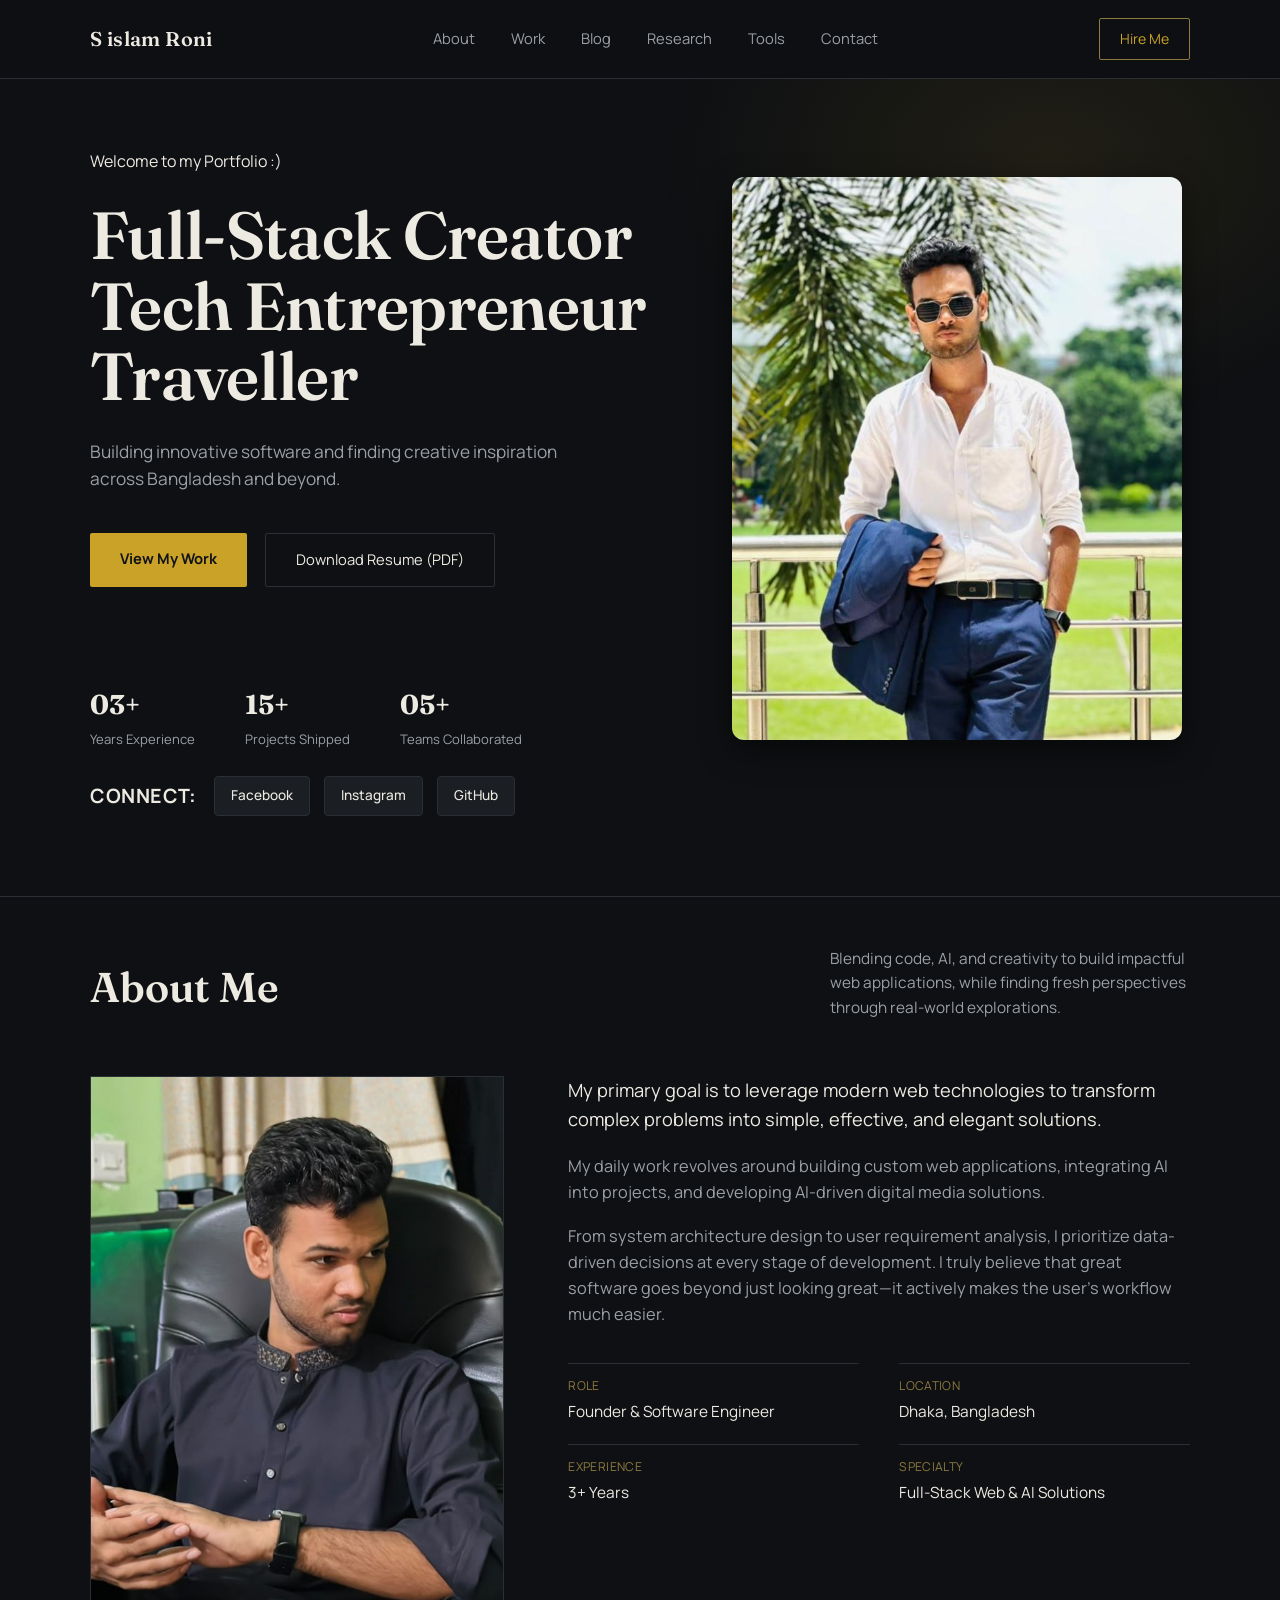
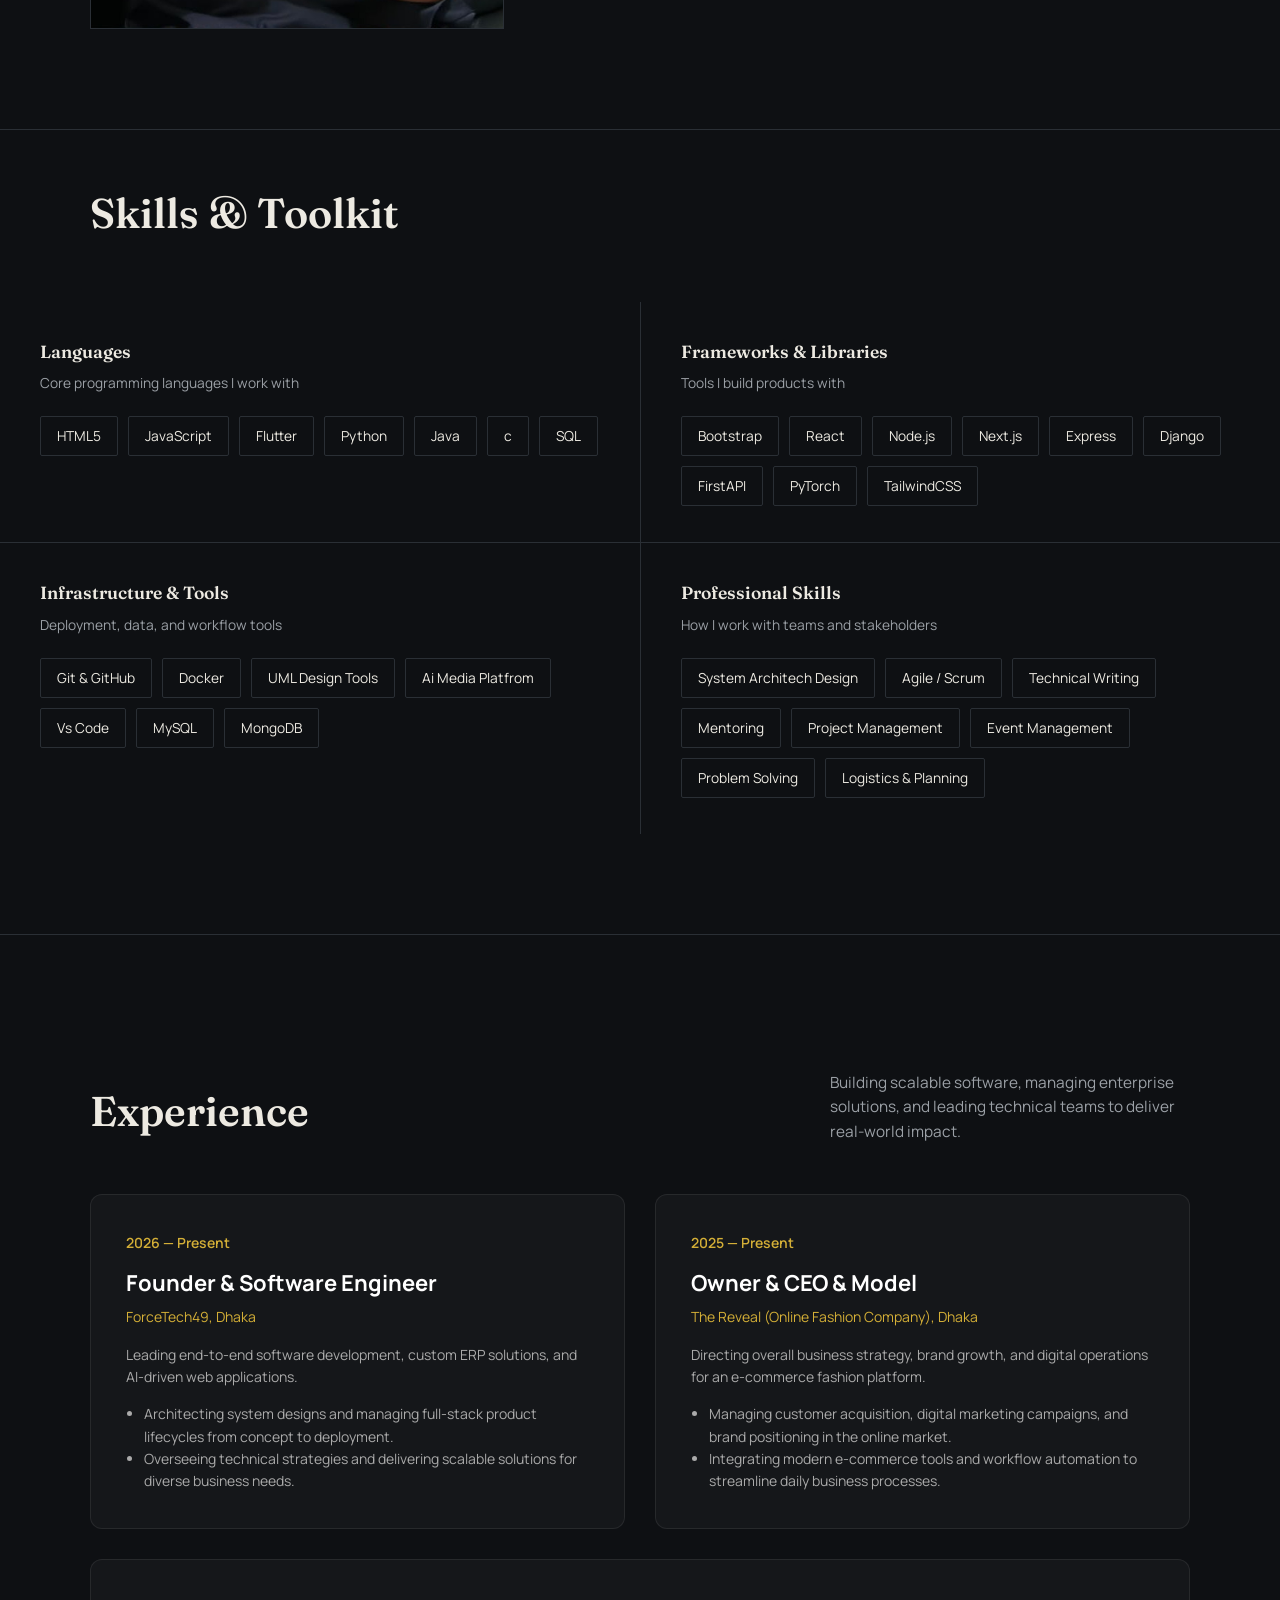
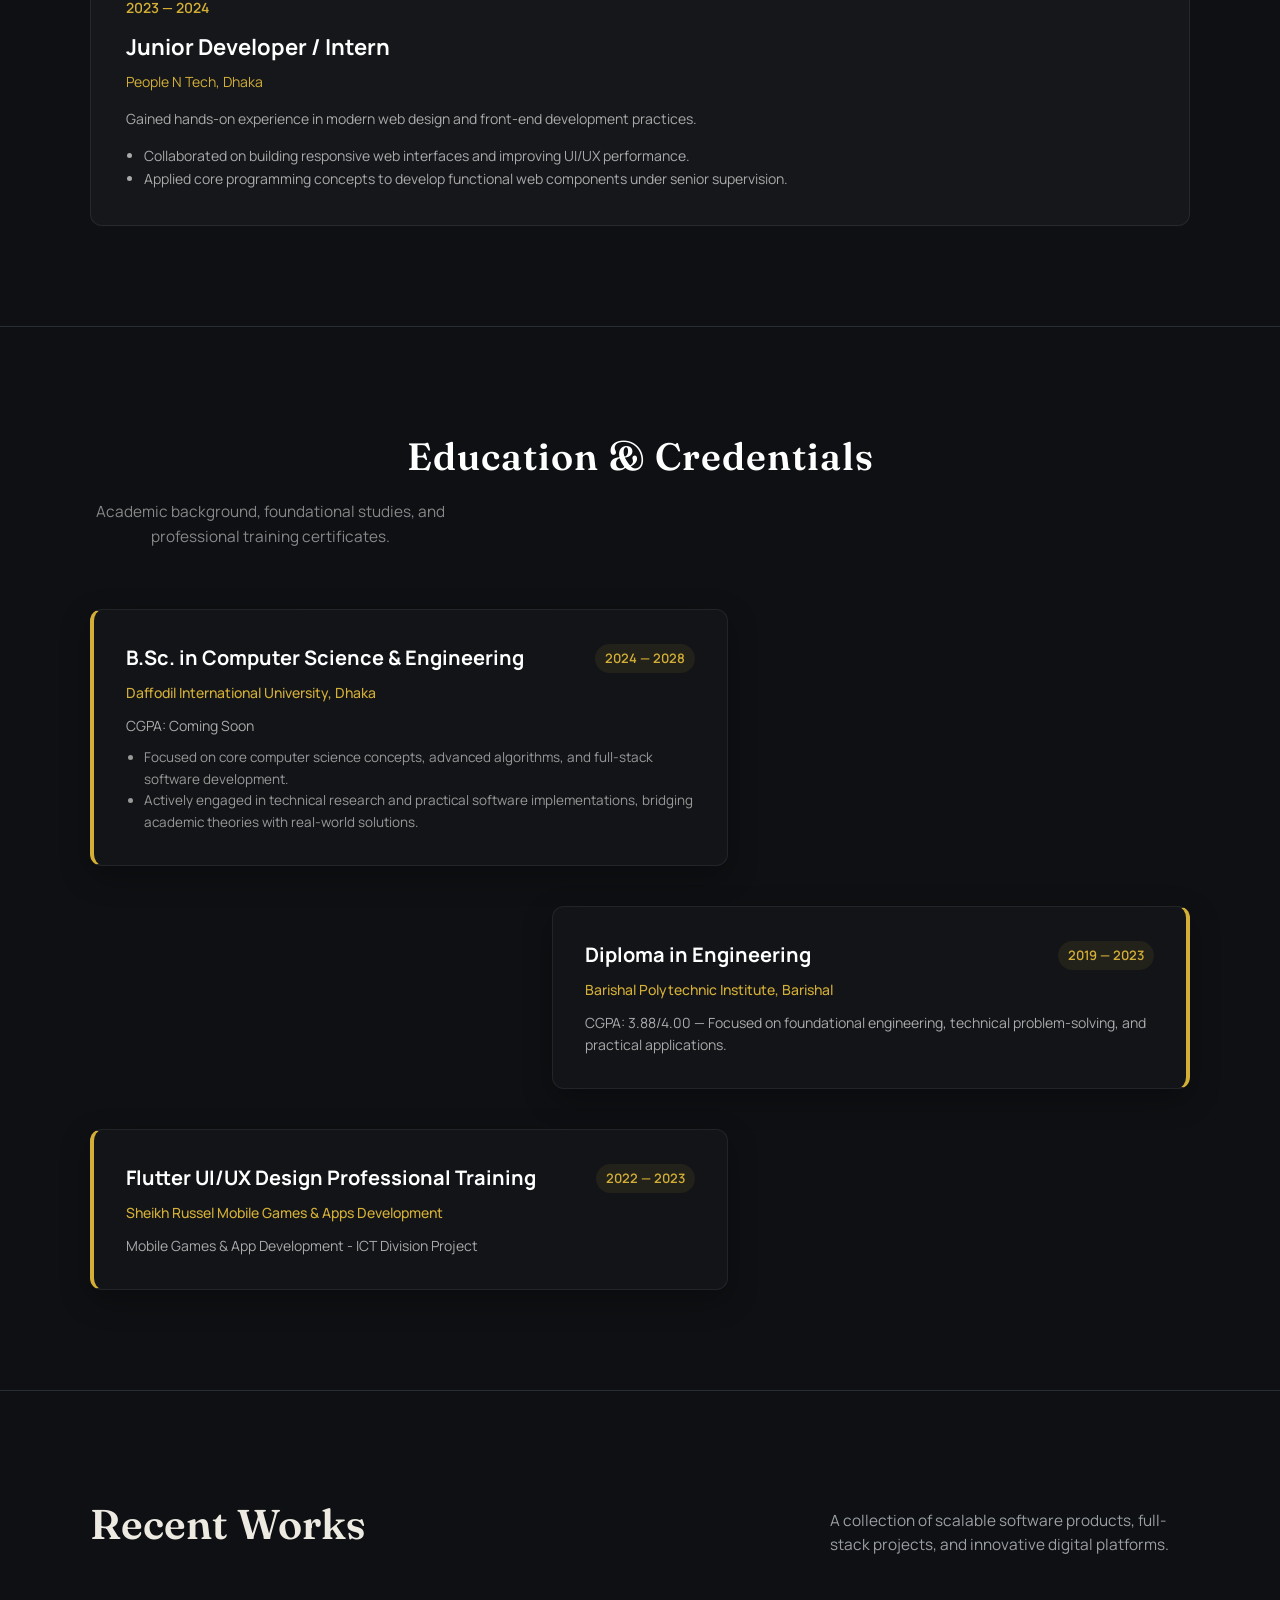
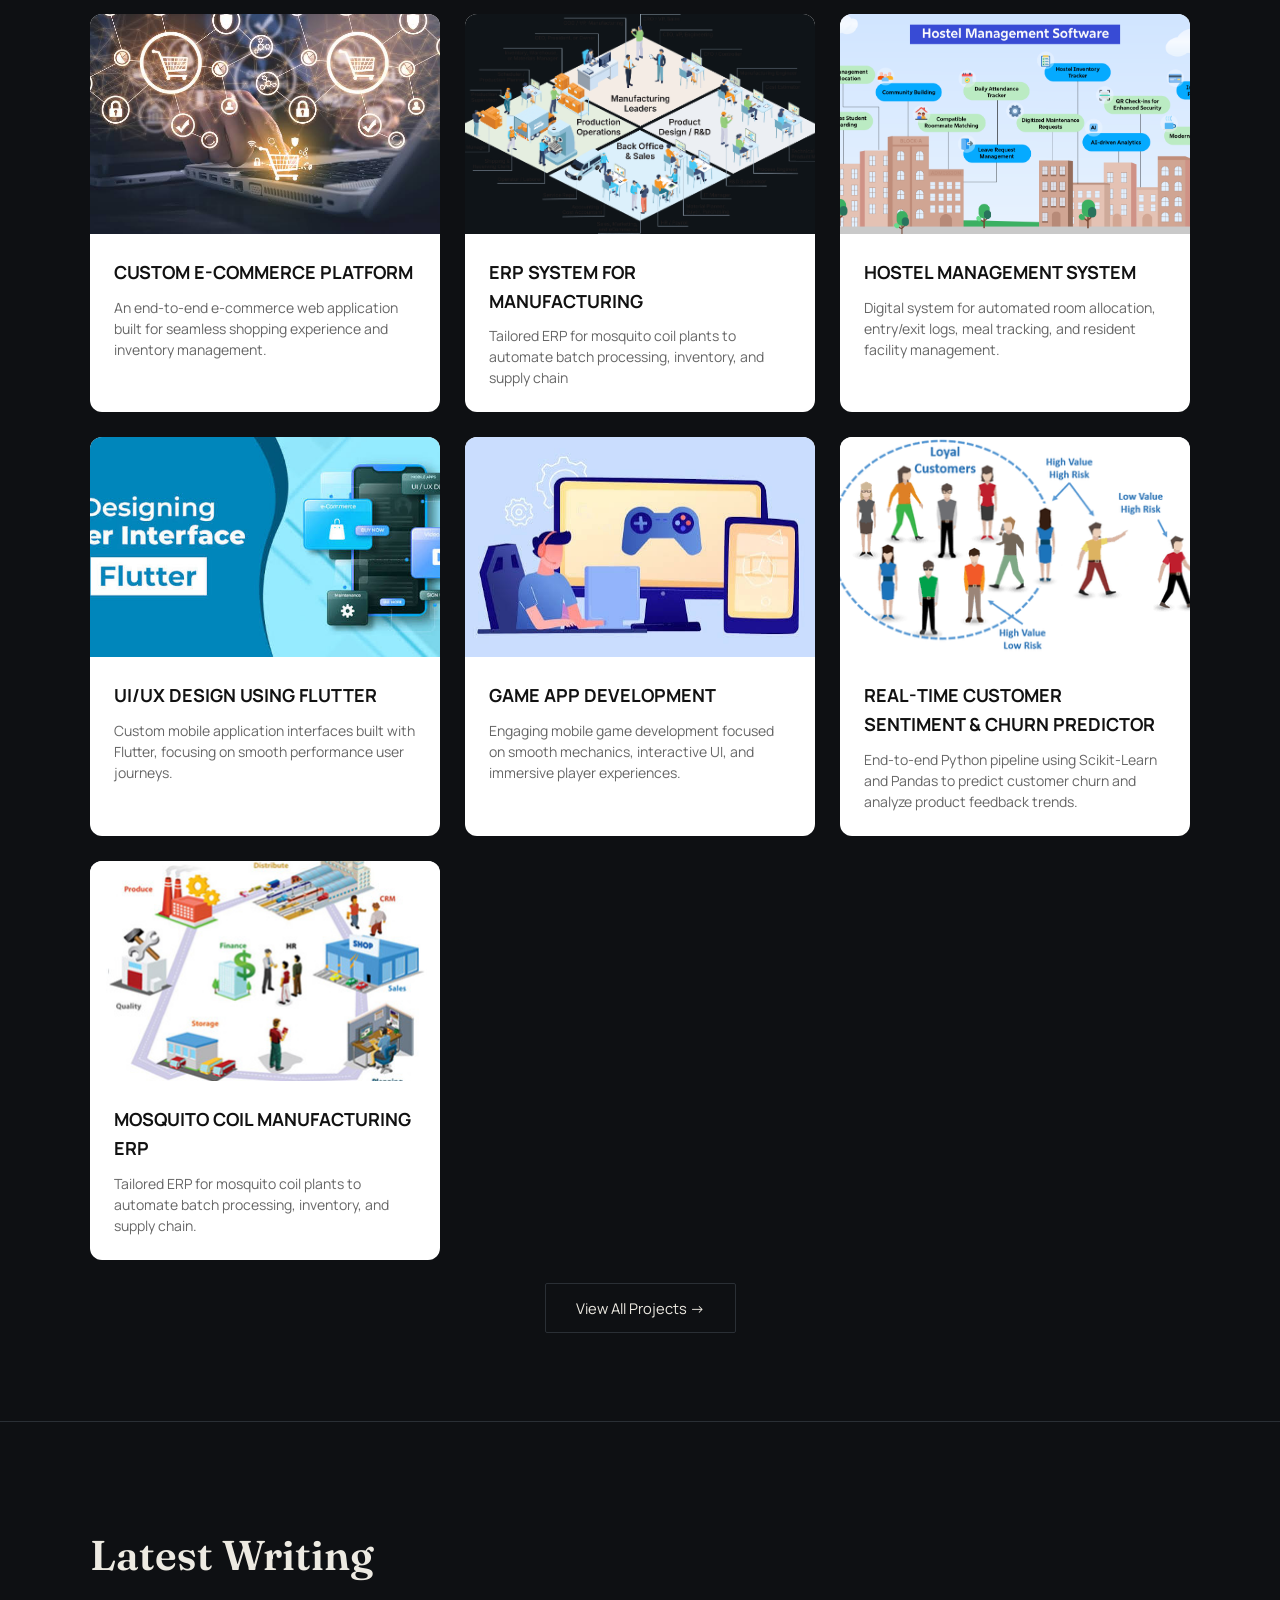
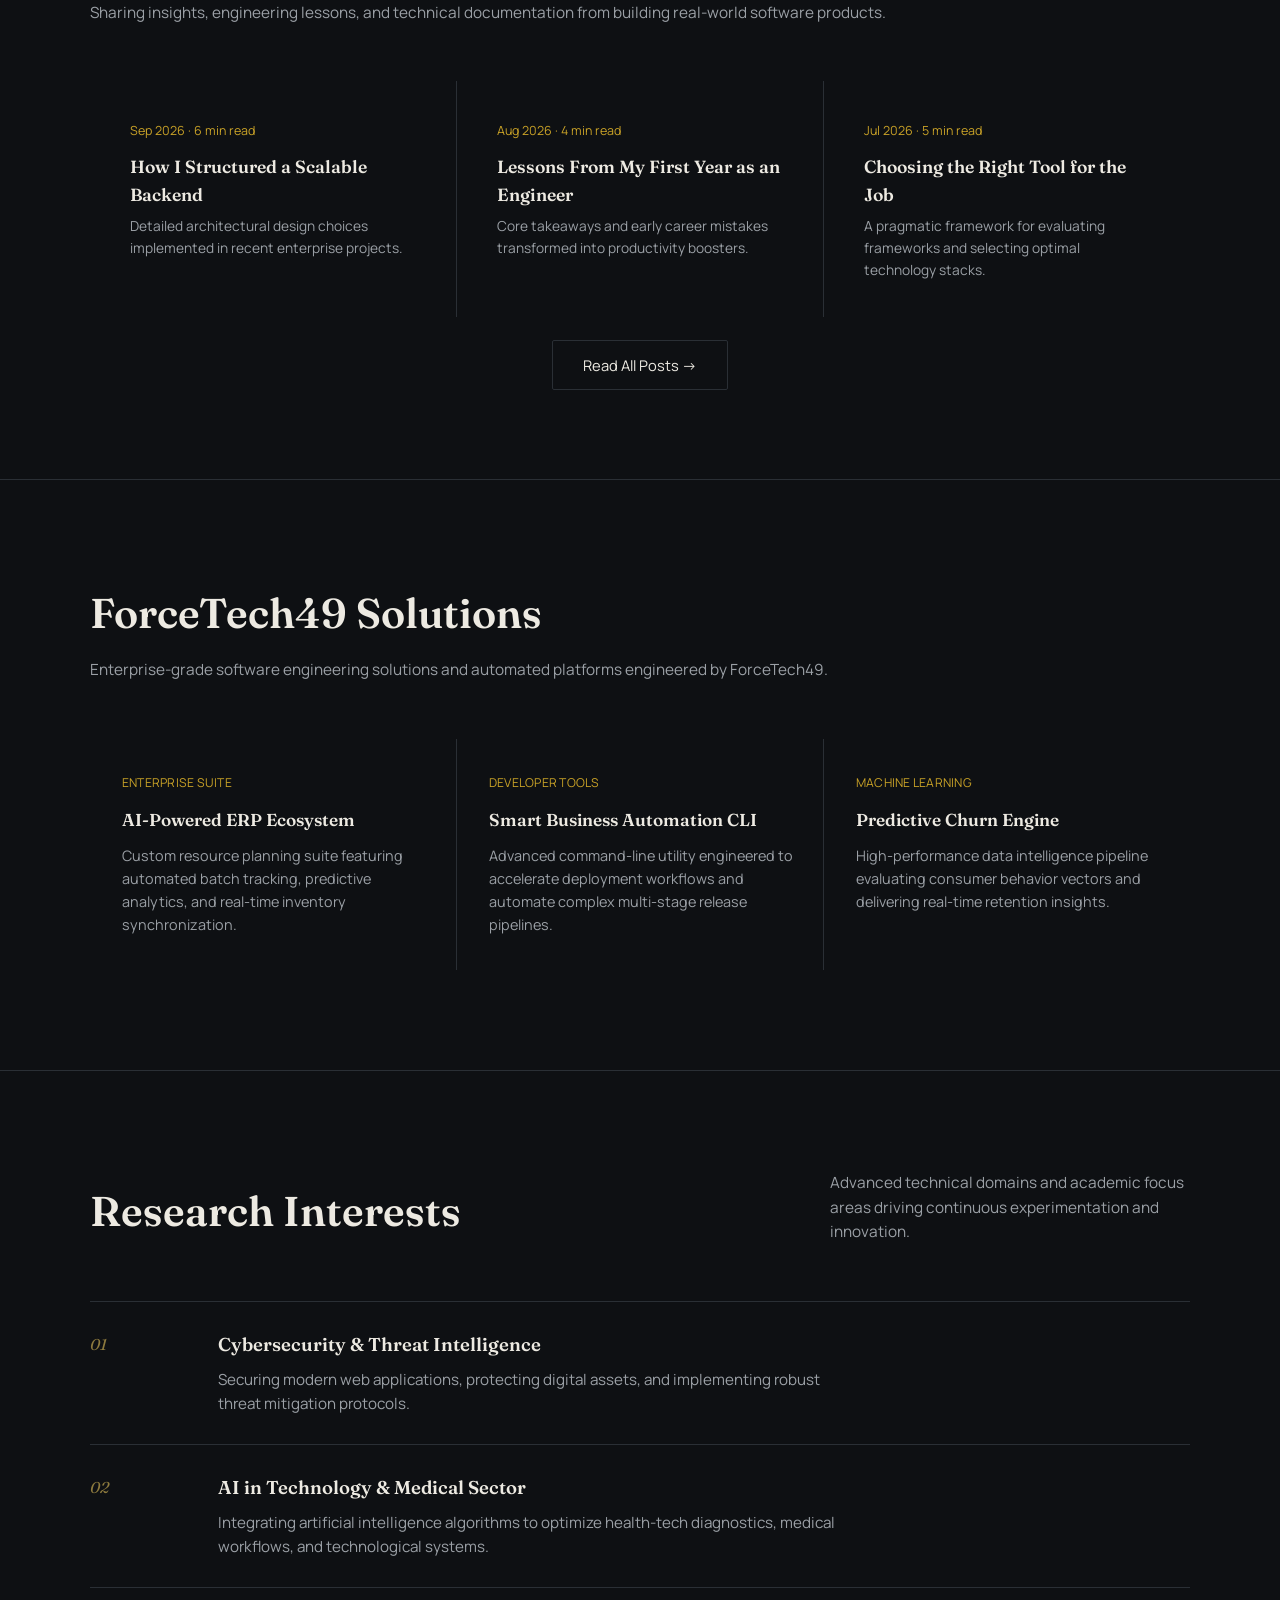
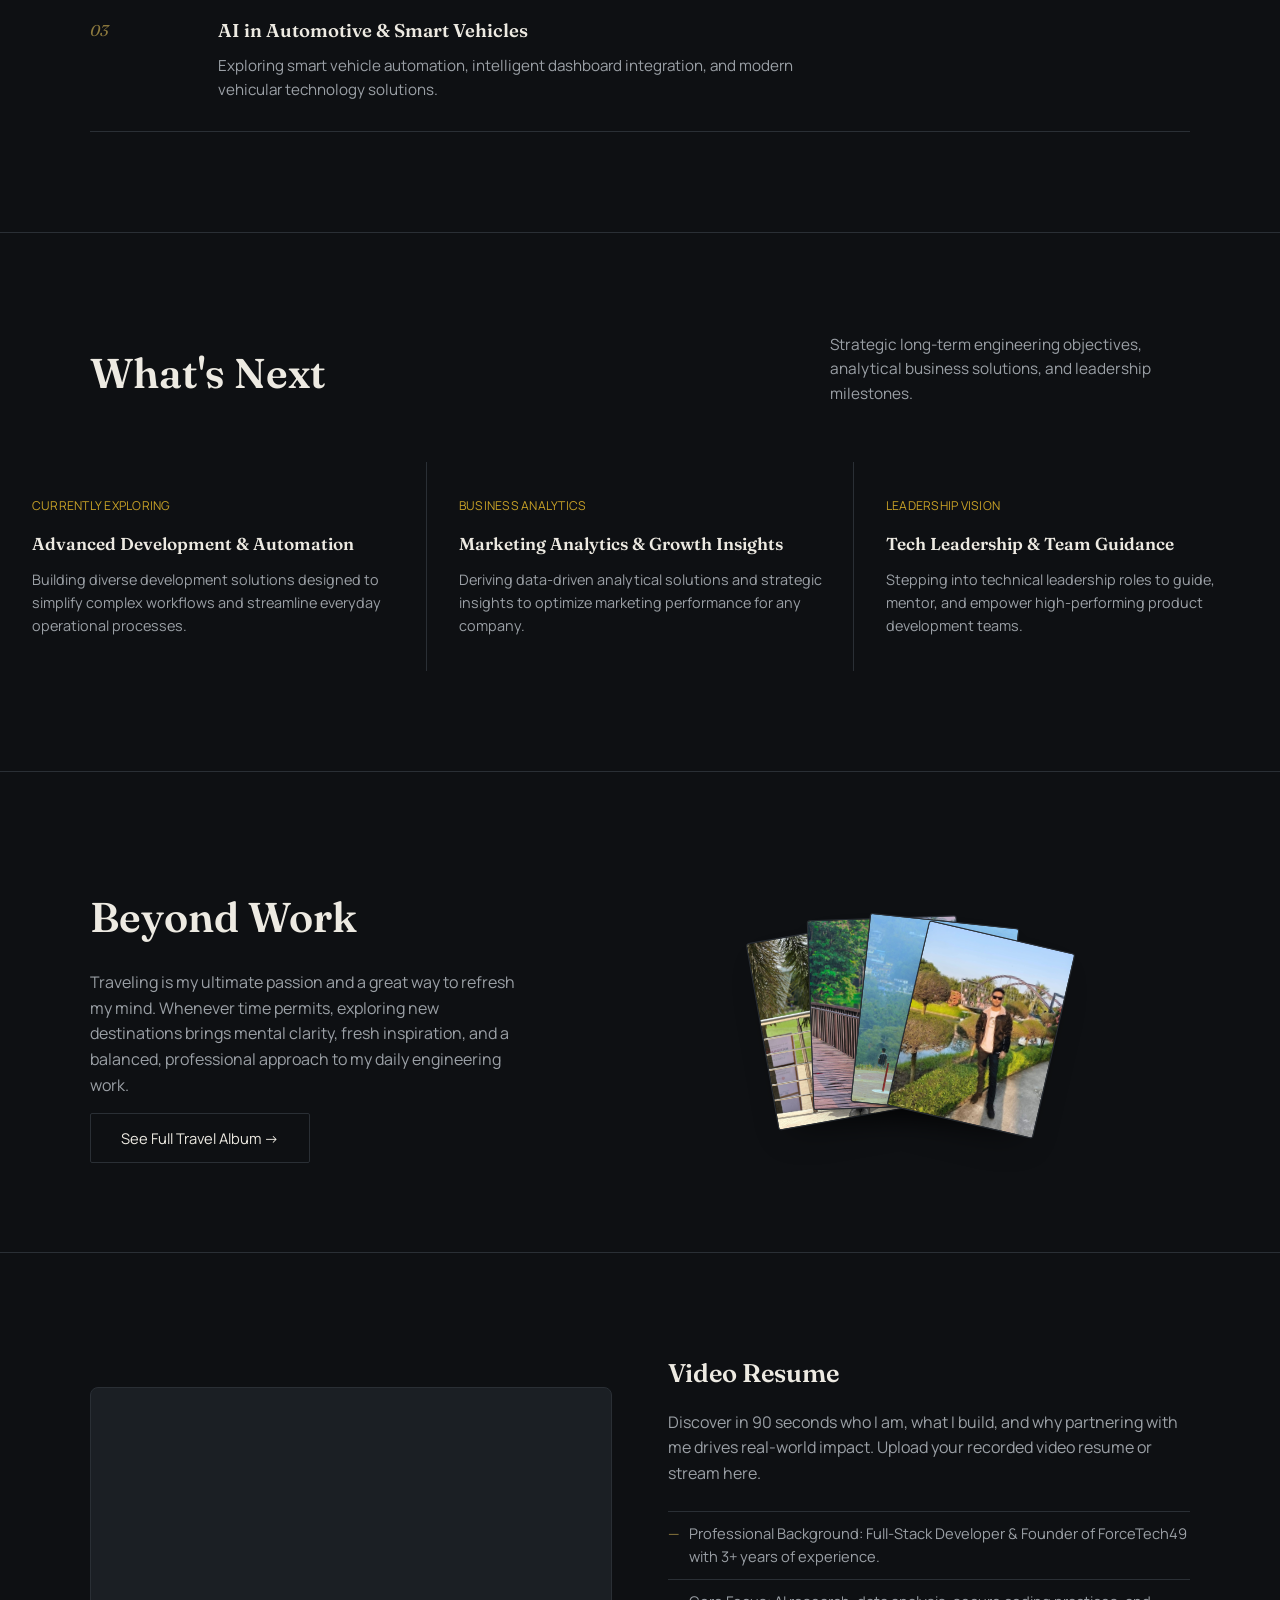
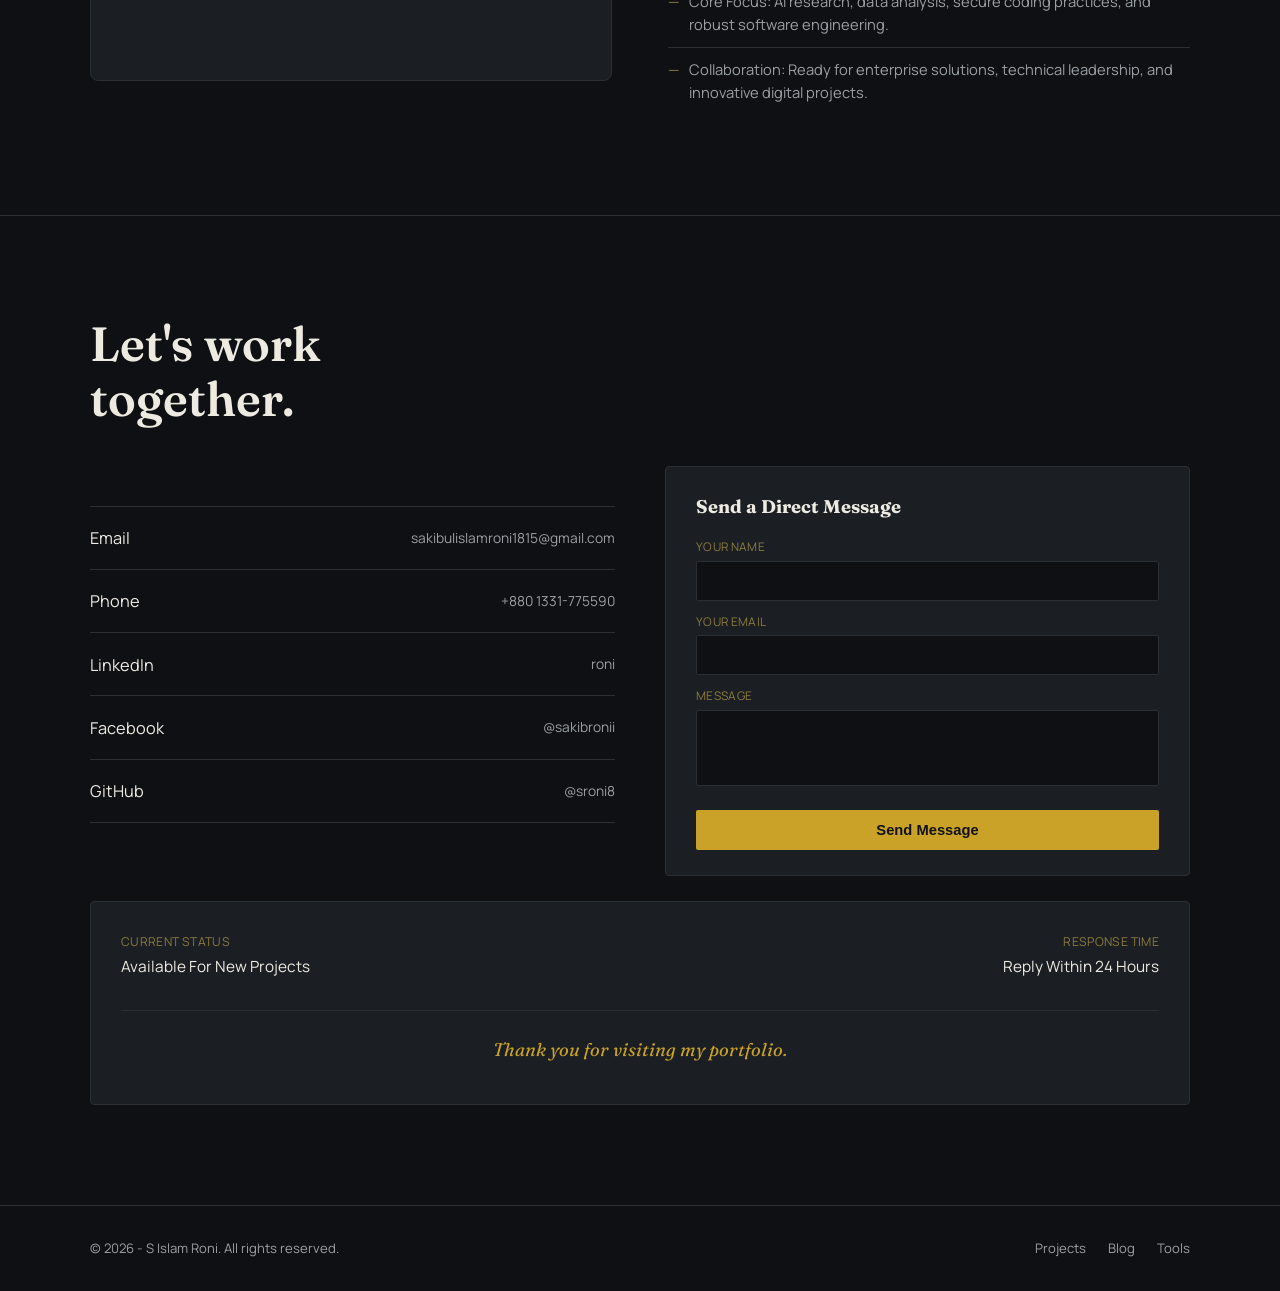
==== index.html @ 4591bb4e "Update all portfolio.html links to index.html across all pages" ====
<!DOCTYPE html>
<html lang="bn">
<head>
<meta charset="UTF-8">
<meta name="viewport" content="width=device-width, initial-scale=1.0">
<title>S islam Roni — Portfolio</title>
<link rel="preconnect" href="https://fonts.googleapis.com">
<link href="https://fonts.googleapis.com/css2?family=Fraunces:opsz,wght@9..144,300;9..144,500;9..144,600;9..144,700&family=Manrope:wght@400;500;600;700;800&display=swap" rel="stylesheet">
<link href="https://unpkg.com/aos@2.3.1/dist/aos.css" rel="stylesheet">
<style>
  :root{
    --bg:        #0E1013;
    --bg-alt:    #15181C;
    --panel:     #1B1F24;
    --line:      #2A2F35;
    --ink:       #EDEAE2;
    --ink-dim:   #9BA0A6;
    --gold:      #C9A227;
    --gold-soft: #8D7A3E;
    --serif: 'Fraunces', serif;
    --sans:  'Manrope', sans-serif;
  }

  *{ margin:0; padding:0; box-sizing:border-box; }

  html{ scroll-behavior:smooth; }

  body{
    background:var(--bg);
    color:var(--ink);
    font-family:var(--sans);
    line-height:1.6;
    -webkit-font-smoothing:antialiased;
  }

  a{ color:inherit; text-decoration:none; }
  img{ display:block; max-width:100%; }

  .wrap{
    max-width:1180px;
    margin:0 auto;
    padding:0 40px;
  }

  /* ---------- Nav ---------- */
  header{
    position:sticky; top:0; z-index:50;
    background:rgba(14,16,19,0.86);
    backdrop-filter:blur(10px);
    border-bottom:1px solid var(--line);
  }
  nav.wrap{
    display:flex; align-items:center; justify-content:space-between;
    height:78px;
  }
  .brand{
    font-family:var(--serif);
    font-weight:600;
    font-size:1.25rem;
    letter-spacing:0.02em;
  }
  .brand span{ color:var(--gold); }
  .nav-links{ display:flex; gap:36px; }
  .nav-links a{
    font-size:0.92rem;
    color:var(--ink-dim);
    transition:color .25s ease;
  }
  .nav-links a:hover{ color:var(--ink); }
  .nav-cta{
    border:1px solid var(--gold-soft);
    padding:9px 20px;
    border-radius:2px;
    font-size:0.88rem;
    color:var(--gold);
    transition:background .25s ease, color .25s ease;
  }
  .nav-cta:hover{ background:var(--gold); color:#101215; }
  .menu-btn{ display:none; background:none; border:0; color:var(--ink); font-size:1.6rem; cursor:pointer; }

  /* ---------- Hero ---------- */
  .hero{
    padding:100px 0 120px;
    position:relative;
    overflow:hidden;
  }
  .hero::before{
    content:"";
    position:absolute; inset:0;
    background:
      radial-gradient(560px 380px at 82% 10%, rgba(201,162,39,0.10), transparent 70%);
    pointer-events:none;
  }
  .hero-grid{
    display:grid;
    grid-template-columns:1.1fr 0.9fr;
    gap:64px;
    align-items:center;
  }
  .kicker{
    display:flex; align-items:center; gap:12px;
    color:var(--gold);
    font-size:0.9rem;
    letter-spacing:0.04em;
    margin-bottom:28px;
  }
  .kicker::before{
    content:"";
    width:34px; height:1px;
    background:var(--gold-soft);
  }
  .hero h1{
    font-family:var(--serif);
    font-weight:600;
    font-size:clamp(2.6rem, 5.2vw, 4.2rem);
    line-height:1.06;
    letter-spacing:-0.01em;
  }
  .hero h1 em{
    font-style:italic;
    font-weight:300;
    color:var(--gold);
  }
  .hero p.lede{
    margin-top:26px;
    max-width:520px;
    color:var(--ink-dim);
    font-size:1.08rem;
  }
  .hero-actions{
    margin-top:40px;
    display:flex; gap:18px; flex-wrap:wrap;
  }
  .btn-primary{
    background:var(--gold);
    color:#111316;
    padding:14px 30px;
    font-weight:700;
    font-size:0.92rem;
    border-radius:2px;
    transition:transform .25s ease, box-shadow .25s ease;
  }
  .btn-primary:hover{ transform:translateY(-2px); box-shadow:0 14px 26px -14px rgba(201,162,39,0.55); }
  .btn-ghost{
    border:1px solid var(--line);
    color:var(--ink);
    padding:14px 30px;
    font-size:0.92rem;
    border-radius:2px;
    transition:border-color .25s ease, background .25s ease;
  }
  .btn-ghost:hover{ border-color:var(--gold-soft); background:var(--panel); }

  .hero-stats{
    display:flex; gap:36px;
    margin-top:56px;
  }
  .hero-stats div strong{
    display:block;
    font-family:var(--serif);
    font-size:1.7rem;
    color:var(--ink);
  }
  .hero-stats div span{
    font-size:0.82rem;
    color:var(--ink-dim);
  }

  /* hero photo frame */
  .hero-photo {
    border: none !important;
    padding: 0 !important;
    background: transparent !important;
    width: 100%;
    max-width: 450px;
    margin: 0 auto;
    position: relative;
  }
  
  .hero-photo img {
    width: 100% !important;
    height: auto !important;
    aspect-ratio: 4 / 5;
    object-fit: cover !important;
    object-position: center top !important;
    border-radius: 12px;
    box-shadow: 0 10px 30px rgba(0, 0, 0, 0.5); 
  }

  .photo-placeholder{
    text-align:center;
    color:var(--ink-dim);
    padding:24px;
  }
  .photo-placeholder .icon{
    width:52px; height:52px;
    margin:0 auto 14px;
    border:1px solid var(--gold-soft);
    border-radius:50%;
    display:flex; align-items:center; justify-content:center;
    color:var(--gold);
    font-size:1.3rem;
  }
  .photo-placeholder small{
    display:block;
    margin-top:6px;
    font-size:0.76rem;
    color:#6C7178;
  }

  /* ---------- Section shell ---------- */
  section{ padding:100px 0; border-top:1px solid var(--line); }
  .section-head{
    display:flex;
    justify-content:space-between;
    align-items:flex-end;
    gap:40px;
    margin-bottom:56px; 
  }
  .section-head h2{
    font-family:var(--serif);
    font-weight:600;
    font-size:clamp(1.9rem, 3.4vw, 2.6rem);
  }
  .section-num{
    font-family:var(--serif);
    font-style:italic;
    color:var(--gold-soft);
    font-size:1rem;
    display: none;
  }
  .section-head p{ color:var(--ink-dim); max-width:360px; font-size:0.96rem; }

  /* ---------- About ---------- */
  .about-grid{
    display:grid;
    grid-template-columns:0.8fr 1.2fr;
    gap:64px;
    align-items:start;
  }
  .about-photo{
    aspect-ratio:3/4;
    border:1px solid var(--line);
    background:var(--bg-alt);
    position:relative;
    overflow:hidden;
  }
  .about-photo img{
    width:100%; height:100%; object-fit:cover;
    display:block;
  }
  .about-text p{ color:var(--ink-dim); margin-bottom:18px; font-size:1.02rem; }
  .about-text p:first-child{
    color:var(--ink);
    font-size:1.14rem;
  }
  .facts{
    margin-top:36px;
    display:grid;
    grid-template-columns:1fr 1fr;
    gap:20px 40px;
  }
  .facts div{
    border-top:1px solid var(--line);
    padding-top:12px;
  }
  .facts div label{
    display:block;
    font-size:0.76rem;
    color:var(--gold-soft);
    letter-spacing:0.03em;
    margin-bottom:4px;
  }
  .facts div p{ margin:0; color:var(--ink); font-size:0.96rem; }

  /* ---------- Work gallery ---------- */
  .work-grid{
    display:grid;
    grid-template-columns:repeat(3, 1fr);
    gap:25px;
    background:transparent;
  }
  .work-item{
    display:block;
    background:#fff;
    border-radius: 12px;
    overflow:hidden;
    text-decoration: none;
    color: #333;
    transition: transform 0.3s ease, box-shadow 0.3s ease;
  }
  .work-item img {
    width: 100%;
    height: 100%;
    object-fit: cover;
    display: block;
    opacity: 1 !important;
    position: relative;
    z-index: 2;
  }
  
  .work-item:hover {
    transform: translateY(-5px);
    box-shadow: 0 10px 20px rgba(0,0,0,0.15);
  }

  /* ---------- Video resume ---------- */
  .video-wrap{
    display:grid;
    grid-template-columns:1fr 1fr;
    gap:56px;
    align-items:center;
  }
  .video-frame{
    aspect-ratio:16/9;
    background:var(--panel);
    border:1px solid var(--line);
    position:relative;
    overflow:hidden;
  }
  .video-frame video{ width:100%; height:100%; object-fit:cover; display:none; }
  .play-btn{
    width:74px; height:74px;
    border-radius:50%;
    border:1px solid var(--gold-soft);
    display:flex; align-items:center; justify-content:center;
    color:var(--gold);
    font-size:1.4rem;
    margin:0 auto 16px;
  }
  .video-copy h3{
    font-family:var(--serif);
    font-size:1.6rem;
    font-weight:600;
    margin-bottom:16px;
  }
  .video-copy p{ color:var(--ink-dim); margin-bottom:24px; }
  .video-copy ul{ list-style:none; }
  .video-copy li{
    padding:10px 0;
    border-top:1px solid var(--line);
    color:var(--ink-dim);
    font-size:0.92rem;
    display:flex; gap:10px;
  }
  .video-copy li::before{ content:"—"; color:var(--gold-soft); }

  /* ---------- Contact ---------- */
  .contact-grid{
    display:grid;
    grid-template-columns:1.1fr 0.9fr;
    gap:64px;
  }
  .contact-grid h2{
    font-family:var(--serif);
    font-weight:600;
    font-size:clamp(2rem, 4vw, 3rem);
    line-height:1.15;
  }
  .contact-list{ margin-top:40px; }
  .contact-list a{
    display:block;
    padding:18px 0;
    border-top:1px solid var(--line);
    font-size:1.02rem;
    display:flex; justify-content:space-between; align-items:center;
    transition:color .25s ease;
  }
  .contact-list a:last-child{ border-bottom:1px solid var(--line); }
  .contact-list a:hover{ color:var(--gold); }
  .contact-list a span{ color:var(--ink-dim); font-size:0.86rem; }

  .contact-card{
    background:var(--panel);
    border:1px solid var(--line);
    padding:40px;
  }
  .contact-card label{
    display:block;
    font-size:0.76rem;
    color:var(--gold-soft);
    letter-spacing:0.03em;
    margin-bottom:14px;
  }
  .contact-card p{ color:var(--ink-dim); font-size:0.94rem; margin-bottom:10px; }

  footer{
    border-top:1px solid var(--line);
    padding:32px 0;
  }
  footer .wrap{
    display:flex; justify-content:space-between; align-items:center;
    font-size:0.82rem; color:var(--ink-dim);
  }

  /* ---------- Skills ---------- */
  .skills-grid{
    display:grid;
    grid-template-columns:repeat(2, 1fr);
    gap:1px;
    background:var(--line);
  }
  .skill-block{
    display:block;
    background:var(--bg);
    padding:36px 40px;
    transition:background .25s ease;
  }
  a.skill-block:hover{ background:var(--panel); }
  .skill-block h4{
    font-family:var(--serif);
    font-size:1.1rem;
    font-weight:600;
    margin-bottom:6px;
  }
  .skill-block .sub{
    color:var(--ink-dim);
    font-size:0.86rem;
    margin-bottom:22px;
  }
  .tag-row{
    display:flex; flex-wrap:wrap; gap:10px;
  }
  .tag{
    border:1px solid var(--line);
    padding:8px 16px;
    font-size:0.86rem;
    color:var(--ink);
    border-radius:2px;
    transition:border-color .25s ease, color .25s ease;
  }
  .tag:hover{ border-color:var(--gold-soft); color:var(--gold); }

  /* ---------- Research interests ---------- */
  .research-list{
    display:flex; flex-direction:column;
  }
  .research-item{
    display:grid;
    grid-template-columns:100px 1fr;
    gap:28px;
    padding:28px 0;
    border-top:1px solid var(--line);
  }
  .research-item:last-child{ border-bottom:1px solid var(--line); }
  .research-item .r-tag{
    font-family:var(--serif);
    font-style:italic;
    color:var(--gold-soft);
    font-size:0.98rem;
    padding-top:2px;
  }
  .research-item h4{
    font-family:var(--serif);
    font-size:1.16rem;
    font-weight:600;
    margin-bottom:8px;
  }
  .research-item p{ color:var(--ink-dim); font-size:0.95rem; max-width:640px; }

  /* ---------- Future / currently exploring ---------- */
  .future-grid{
    display:grid;
    grid-template-columns:repeat(3, 1fr);
    gap:1px;
    background:var(--line);
  }
  .future-item{
    background:var(--bg);
    padding:34px 30px;
    border-left:2px solid transparent;
    transition:border-color .25s ease;
  }
  .future-item:hover{ border-left:2px solid var(--gold); }
  .future-item .f-status{
    font-size:0.76rem;
    color:var(--gold);
    letter-spacing:0.02em;
    margin-bottom:14px;
    display:block;
  }
  .future-item h4{
    font-family:var(--serif);
    font-size:1.08rem;
    font-weight:600;
    margin-bottom:10px;
  }
  .future-item p{ color:var(--ink-dim); font-size:0.9rem; }

  /* ---------- Travel teaser ---------- */
  .travel-wrap{
    display:grid;
    grid-template-columns:0.9fr 1.1fr;
    gap:64px;
    align-items:center;
  }
  .travel-copy p{ color:var(--ink-dim); font-size:1rem; margin-bottom:28px; max-width:440px; }
  .travel-fan{
    position:relative;
    height:230px;
    display:flex; align-items:center; justify-content:center;
  }
  .fan-card{
    position:absolute;
    width:150px; height:190px;
    border:1px solid var(--line);
    background:var(--bg-alt);
    border-radius:3px;
    overflow:hidden;
    box-shadow:0 18px 34px -18px rgba(0,0,0,0.6);
    transition:transform .35s ease;
    display:flex; align-items:center; justify-content:center;
  }
  .fan-card img{ width:100%; height:100%; object-fit:cover; display:none; }
  .fan-card .ph{ text-align:center; color:var(--ink-dim); padding:12px; font-size:0.78rem; }
  .fan-card .ph .icon{
    width:32px; height:32px; margin:0 auto 8px;
    border:1px solid var(--gold-soft); border-radius:50%;
    display:flex; align-items:center; justify-content:center;
    color:var(--gold); font-size:0.95rem;
  }
  .fan-card:nth-child(1){ transform:rotate(-10deg) translateX(-70px); z-index:1; }
  .fan-card:nth-child(2){ transform:rotate(-2deg) translateX(-20px); z-index:2; }
  .fan-card:nth-child(3){ transform:rotate(6deg) translateX(30px); z-index:3; }
  .fan-card:nth-child(4){ transform:rotate(13deg) translateX(78px); z-index:4; }
  .travel-fan:hover .fan-card:nth-child(1){ transform:rotate(-13deg) translateX(-88px) translateY(-4px); }
  .travel-fan:hover .fan-card:nth-child(2){ transform:rotate(-4deg) translateX(-28px) translateY(-8px); }
  .travel-fan:hover .fan-card:nth-child(3){ transform:rotate(7deg) translateX(38px) translateY(-8px); }
  .travel-fan:hover .fan-card:nth-child(4){ transform:rotate(16deg) translateX(96px) translateY(-4px); }

  /* ---------- Responsive ---------- */
  @media (max-width:860px){
    .wrap{ padding:0 22px; }
    .nav-links{ display:none; }
    .menu-btn{ display:block; }
    .hero{ padding:64px 0 72px; }
    .hero-grid{ grid-template-columns:1fr; gap:44px; }
    .about-grid{ grid-template-columns:1fr; }
    .about-photo{ max-width:320px; }
    .work-grid{ grid-template-columns:repeat(2,1fr); }
    .video-wrap{ grid-template-columns:1fr; }
    .contact-grid{ grid-template-columns:1fr; }
    section{ padding:72px 0; }
    .skills-grid{ grid-template-columns:1fr; }
    .future-grid{ grid-template-columns:1fr; }
    .research-item{ grid-template-columns:1fr; gap:6px; }
    .timeline{ padding-left:26px; }
    .t-item::before{ left:-26px; }
    .travel-wrap{ grid-template-columns:1fr; }
    .travel-fan{ margin-top:20px; }
  }
</style>
</head>
<body>

<header>
  <nav class="wrap">
    <div class="brand">S islam Roni<span></span></div>
    <div class="nav-links">
      <a href="#about">About</a>
      <a href="#work">Work</a>
      <a href="blog.html">Blog</a>
      <a href="#research">Research</a>
      <a href="tools.html">Tools</a>
      <a href="#contact">Contact</a>
    </div>
    <a href="#contact" class="nav-cta">Hire Me</a>
  </nav>
</header>

<main>

  <!-- ================= HERO ================= -->
  <section class="hero" style="border-top:none; padding-top:70px;padding-bottom: 80px; " data-aos="fade-up">
    <div class="wrap hero-grid">
      <div data-aos="fade-right">
        <div>Welcome to my Portfolio :)</div><br>
        <h1>Full-Stack Creator <br>Tech Entrepreneur Traveller<br><em></em></h1>
        <p class="lede">
          Building innovative software and finding creative inspiration across Bangladesh and beyond.
        </p>
        <div class="hero-actions">
          <a href="#work" class="btn-primary">View My Work</a>
          <a href="#" class="btn-ghost">Download Resume (PDF)</a>
        </div>
        <!-- Hero Stats & Social Links -->
        <div style="margin-top: 40px; display: flex; flex-direction: column; gap: 24px;">
          
          <!-- Stats Counter Row -->
          <div class="hero-stats" style="display: flex; gap: 50px; flex-wrap: wrap;">
            <div><strong>03+</strong><span>Years Experience</span></div>
            <div><strong>15+</strong><span>Projects Shipped</span></div>
            <div><strong>05+</strong><span>Teams Collaborated</span></div>
          </div>

          <!-- Social Links Row -->
          <div style="display: flex; align-items: center; gap: 14px; flex-wrap: wrap;">
            <span style="font-size: 0.82rem; color: var(soft); letter-spacing: 0.04em; font-weight: 600; text-transform: uppercase; margin-right: 4px;"<b><h2>Connect:</b></h2></span>
            
            <!-- Facebook -->
            <a href="https://facebook.com/sakibronii" target="_blank" style="background: var(--panel); border: 1px solid var(--line); color: var(--ink); padding: 8px 16px; border-radius: 4px; font-size: 0.85rem; font-weight: 500; text-decoration: none; transition: all 0.25s ease;" onmouseover="this.style.borderColor='var(--gold)'; this.style.color='var(--gold)';" onmouseout="this.style.borderColor='var(--line)'; this.style.color='var(--ink)';">
              Facebook
            </a>

            <!-- Instagram -->
            <a href="https://instagram.com" target="_blank" style="background: var(--panel); border: 1px solid var(--line); color: var(--ink); padding: 8px 16px; border-radius: 4px; font-size: 0.85rem; font-weight: 500; text-decoration: none; transition: all 0.25s ease;" onmouseover="this.style.borderColor='var(--gold)'; this.style.color='var(--gold)';" onmouseout="this.style.borderColor='var(--line)'; this.style.color='var(--ink)';">
              Instagram
            </a>

            <!-- GitHub -->
            <a href="https://github.com/sroni8" target="_blank" style="background: var(--panel); border: 1px solid var(--line); color: var(--ink); padding: 8px 16px; border-radius: 4px; font-size: 0.85rem; font-weight: 500; text-decoration: none; transition: all 0.25s ease;" onmouseover="this.style.borderColor='var(--gold)'; this.style.color='var(--gold)';" onmouseout="this.style.borderColor='var(--line)'; this.style.color='var(--ink)';">
              GitHub
            </a>
          </div>

        </div>
      </div>

      <div class="hero-photo" data-aos="fade-left" data-aos-delay="200">
        <img src="images/pp1(1).jpeg" alt="Sakibul islam Roni">
        <div class="photo-placeholder"></div>
      </div>
    </div>
  </section>

  <!-- ================= ABOUT ================= -->
  <section id="about" style="padding-top: 50px; data-aos="fade-up">
    <div class="wrap">
      <div class="section-head">
        <div data-aos="fade-right">
          <span class="section-num">01</span>
          <h2>About Me</h2>
        </div>
        <p data-aos="fade-left">Blending code, AI, and creativity to build impactful web applications, while finding fresh perspectives through real-world explorations.</p>
      </div>
      
      <div class="about-grid">
        <div class="about-photo" data-aos="fade-right" data-aos-delay="100">
          <img src="images/others.jpeg" alt="Sakibul islam Roni">
          <div class="photo-placeholder">
            <div class="icon">＋</div>
            <small>S islam Roni 3:4</small>
          </div>
        </div>

        <div class="about-text" data-aos="fade-left" data-aos-delay="200">
          <p>
              My primary goal is to leverage modern web technologies to transform complex problems into simple, effective, and elegant solutions.
          </p>
          <p>
              My daily work revolves around building custom web applications, integrating AI into projects, and developing AI-driven digital media solutions. 
          </p>
          <p>
              From system architecture design to user requirement analysis, I prioritize data-driven decisions at every stage of development. I truly believe that great software goes beyond just looking great—it actively makes the user's workflow much easier.
          </p>

          <div class="facts" data-aos="zoom-in" data-aos-delay="300">
            <div><label>ROLE</label><p>Founder & Software Engineer</p></div>
            <div><label>LOCATION</label><p>Dhaka, Bangladesh</p></div>
            <div><label>EXPERIENCE</label><p>3+ Years</p></div>
            <div><label>SPECIALTY</label><p>Full-Stack Web & AI Solutions</p></div>
          </div>
        </div>
      </div>
    </div>
  </section>

  <!-- ================= SKILLS ================= -->
  <section id="skills" style="padding-top: 50px; style="padding-bottom: 30px; data-aos="fade-up">
    <div class="wrap">
      <div class="section-head">
        <div data-aos="fade-right">
          <span class="section-num">02</span>
          <h2>Skills &amp; Toolkit</h2>
        </div>
      </div>
    </div>

    <div class="skills-grid" data-aos="fade-up" data-aos-delay="100">
      <div class="skill-block" data-aos="zoom-in" data-aos-delay="100">
        <h4>Languages</h4>
        <div class="sub">Core programming languages I work with</div>
        <div class="tag-row">
          <span class="tag">HTML5</span>
          <span class="tag">JavaScript</span>
          <span class="tag">Flutter</span>
          <span class="tag">Python</span>
          <span class="tag">Java</span>
          <span class="tag">c</span>
          <span class="tag">SQL</span>
        </div>
      </div>
      <div class="skill-block" data-aos="zoom-in" data-aos-delay="200">
        <h4>Frameworks &amp; Libraries</h4>
        <div class="sub">Tools I build products with</div>
        <div class="tag-row">
          <span class="tag">Bootstrap</span>
          <span class="tag">React</span>
          <span class="tag">Node.js</span>
          <span class="tag">Next.js</span>
          <span class="tag">Express</span>
          <span class="tag">Django</span>
          <span class="tag">FirstAPI</span>
          <span class="tag">PyTorch</span>
          <span class="tag">TailwindCSS</span>
        </div>
      </div>
      <div class="skill-block" data-aos="zoom-in" data-aos-delay="300">
        <h4>Infrastructure &amp; Tools</h4>
        <div class="sub">Deployment, data, and workflow tools</div>
        <div class="tag-row">
          <span class="tag">Git &amp; GitHub</span>
          <span class="tag">Docker</span>
          <span class="tag">UML Design Tools</span>
          <span class="tag">Ai Media Platfrom</span>
          <span class="tag">Vs Code</span>
          <span class="tag">MySQL</span>
          <span class="tag">MongoDB</span>
        </div>
      </div>
      <div class="skill-block" data-aos="zoom-in" data-aos-delay="400">
        <h4>Professional Skills</h4>
        <div class="sub">How I work with teams and stakeholders</div>
        <div class="tag-row">
          <span class="tag">System Architech Design</span>
          <span class="tag">Agile / Scrum</span>
          <span class="tag">Technical Writing</span>
          <span class="tag">Mentoring</span>
          <span class="tag">Project Management</span>
          <span class="tag">Event Management</span>
          <span class="tag">Problem Solving</span>
          <span class="tag">Logistics & Planning</span>
        </div>
      </div>
    </div>
  </section>

  <!-- ================= EXPERIENCE ================= -->
  <section id="experience" data-aos="fade-up">
    <div class="wrap">
      <div class="section-head" style="margin-bottom: 50px; padding-top: 20px;" data-aos="fade-right">
        <div>
          <span class="section-num">03</span>
          <h2>Experience</h2>
        </div>
        <p style="margin-top:16px;" data-aos="fade-left">Building scalable software, managing enterprise solutions, and leading technical teams to deliver real-world impact.</p>
      </div>

      <div style="display: grid; grid-template-columns: repeat(2, 1fr); gap: 30px;">
        <div style="background: rgba(255, 255, 255, 0.03); border: 1px solid rgba(255, 255, 255, 0.08); padding: 35px; border-radius: 12px;" data-aos="fade-up" data-aos-delay="100">
          <span style="color: #d4af37; font-size: 14px; font-weight: 600;">2026 — Present</span>
          <h3 style="font-size: 22px; margin: 10px 0 5px 0; color: #fff;">Founder & Software Engineer</h3>
          <p style="color: #d4af37; font-size: 14px; margin-bottom: 15px;">ForceTech49, Dhaka</p>
          <p style="color: #aaa; font-size: 14px; line-height: 1.6; margin-bottom: 15px;">Leading end-to-end software development, custom ERP solutions, and AI-driven web applications.</p>
          <ul style="color: #aaa; font-size: 14px; padding-left: 18px; line-height: 1.6;">
            <li>Architecting system designs and managing full-stack product lifecycles from concept to deployment.</li>
            <li>Overseeing technical strategies and delivering scalable solutions for diverse business needs.</li>
          </ul>
        </div>

        <div style="background: rgba(255, 255, 255, 0.03); border: 1px solid rgba(255, 255, 255, 0.08); padding: 35px; border-radius: 12px;" data-aos="fade-up" data-aos-delay="200">
          <span style="color: #d4af37; font-size: 14px; font-weight: 600;">2025 — Present</span>
          <h3 style="font-size: 22px; margin: 10px 0 5px 0; color: #fff;">Owner & CEO & Model</h3>
          <p style="color: #d4af37; font-size: 14px; margin-bottom: 15px;">The Reveal (Online Fashion Company), Dhaka</p>
          <p style="color: #aaa; font-size: 14px; line-height: 1.6; margin-bottom: 15px;">Directing overall business strategy, brand growth, and digital operations for an e-commerce fashion platform.</p>
          <ul style="color: #aaa; font-size: 14px; padding-left: 18px; line-height: 1.6;">
            <li>Managing customer acquisition, digital marketing campaigns, and brand positioning in the online market.</li>
            <li>Integrating modern e-commerce tools and workflow automation to streamline daily business processes.</li>
          </ul>
        </div>

        <div style="background: rgba(255, 255, 255, 0.03); border: 1px solid rgba(255, 255, 255, 0.08); padding: 35px; border-radius: 12px; grid-column: span 2;" data-aos="fade-up" data-aos-delay="300">
          <span style="color: #d4af37; font-size: 14px; font-weight: 600;">2023 — 2024</span>
          <h3 style="font-size: 22px; margin: 10px 0 5px 0; color: #fff;">Junior Developer / Intern</h3>
          <p style="color: #d4af37; font-size: 14px; margin-bottom: 15px;">People N Tech, Dhaka</p>
          <p style="color: #aaa; font-size: 14px; line-height: 1.6; margin-bottom: 15px;">Gained hands-on experience in modern web design and front-end development practices.</p>
          <ul style="color: #aaa; font-size: 14px; padding-left: 18px; line-height: 1.6;">
            <li>Collaborated on building responsive web interfaces and improving UI/UX performance.</li>
            <li>Applied core programming concepts to develop functional web components under senior supervision.</li>
          </ul>
        </div>
      </div>
    </div>
  </section>

  <!-- ================= EDUCATION ================= -->
  <section id="education" data-aos="fade-up">
    <div class="wrap">
      <div class="section-head" style="margin-bottom: 60px; text-align: center; display: block;" data-aos="fade-down">
        <span class="section-num">04</span>
        <h2 style="font-size: 38px; color: #fff; letter-spacing: 1px;">Education & Credentials</h2>
        <p style="margin-top:12px; color: #888;">Academic background, foundational studies, and professional training certificates.</p>
      </div>

      <div style="display: flex; flex-direction: column; gap: 40px;">
        <div style="width: 58%; align-self: flex-start; background: rgba(255, 255, 255, 0.02); border: 1px solid rgba(255, 255, 255, 0.07); border-left: 4px solid #d4af37; padding: 32px; border-radius: 12px; box-shadow: 0 10px 30px rgba(0,0,0,0.3);" data-aos="fade-right">
          <div style="display: flex; justify-content: space-between; align-items: center; flex-wrap: wrap; gap: 8px; margin-bottom: 8px;">
            <h3 style="font-size: 20px; color: #fff; margin: 0;">B.Sc. in Computer Science & Engineering</h3>
            <span style="color: #d4af37; font-size: 13px; font-weight: 600; background: rgba(212, 175, 55, 0.08); padding: 4px 10px; border-radius: 20px;">2024 — 2028</span>
          </div>
          <p style="color: #d4af37; font-size: 14px; margin-bottom: 10px; font-weight: 500;">Daffodil International University, Dhaka</p>
          <p style="color: #aaa; font-size: 14px; margin-bottom: 10px;">CGPA: Coming Soon</p>
          <ul style="color: #999; font-size: 13.5px; padding-left: 18px; line-height: 1.6; margin: 0;">
            <li>Focused on core computer science concepts, advanced algorithms, and full-stack software development.</li>
            <li>Actively engaged in technical research and practical software implementations, bridging academic theories with real-world solutions.</li>
          </ul>
        </div>

        <div style="width: 58%; align-self: flex-end; background: rgba(255, 255, 255, 0.02); border: 1px solid rgba(255, 255, 255, 0.07); border-right: 4px solid #d4af37; padding: 32px; border-radius: 12px; box-shadow: 0 10px 30px rgba(0,0,0,0.3);" data-aos="fade-left">
          <div style="display: flex; justify-content: space-between; align-items: center; flex-wrap: wrap; gap: 8px; margin-bottom: 8px;">
            <h3 style="font-size: 20px; color: #fff; margin: 0;">Diploma in Engineering</h3>
            <span style="color: #d4af37; font-size: 13px; font-weight: 600; background: rgba(212, 175, 55, 0.08); padding: 4px 10px; border-radius: 20px;">2019 — 2023</span>
          </div>
          <p style="color: #d4af37; font-size: 14px; margin-bottom: 10px; font-weight: 500;">Barishal Polytechnic Institute, Barishal</p>
          <p style="color: #aaa; font-size: 14px; line-height: 1.6; margin: 0;">CGPA: 3.88/4.00 — Focused on foundational engineering, technical problem-solving, and practical applications.</p>
        </div>

        <div style="width: 58%; align-self: flex-start; background: rgba(255, 255, 255, 0.02); border: 1px solid rgba(255, 255, 255, 0.07); border-left: 4px solid #d4af37; padding: 32px; border-radius: 12px; box-shadow: 0 10px 30px rgba(0,0,0,0.3);" data-aos="fade-right">
          <div style="display: flex; justify-content: space-between; align-items: center; flex-wrap: wrap; gap: 8px; margin-bottom: 8px;">
            <h3 style="font-size: 20px; color: #fff; margin: 0;">Flutter UI/UX Design Professional Training</h3>
            <span style="color: #d4af37; font-size: 13px; font-weight: 600; background: rgba(212, 175, 55, 0.08); padding: 4px 10px; border-radius: 20px;">2022 — 2023</span>
          </div>
          <p style="color: #d4af37; font-size: 14px; margin-bottom: 10px; font-weight: 500;">Sheikh Russel Mobile Games & Apps Development</p>
          <p style="color: #aaa; font-size: 14px; line-height: 1.6; margin: 0;">Mobile Games & App Development - ICT Division Project</p>
        </div>
      </div>
    </div>
  </section>

  <!-- ================= WORK GALLERY ================= -->
  <section id="work" data-aos="fade-up">
    <div class="wrap">
      <div class="section-head" data-aos="fade-right">
        <div>
          <span class="section-num">05</span>
          <h2>Recent Works</h2>
        </div>
        <p data-aos="fade-left">A collection of scalable software products, full-stack projects, and innovative digital platforms.</p>
      </div>
    </div>

    <div class="wrap">
      <div class="work-grid">
        <a class="work-item" href="project-case-study.html" data-aos="zoom-in" data-aos-delay="100" style="background: #fff; border-radius: 12px; overflow: hidden; display: block; text-decoration: none; color: #333;">
          <img src="images/e-com.jpg" alt="E-Commerce Project" style="width: 100%; height: 220px; object-fit: cover; background: #0f1418; display: block;">
          <div style="padding: 24px;">
              <h4 style="font-size: 18px; font-weight: bold; color: #111; margin: 0 0 10px 0; text-transform: uppercase;">Custom E-Commerce Platform</h4>
              <p style="font-size: 14px; color: #666; line-height: 1.5; margin: 0;">An end-to-end e-commerce web application built for seamless shopping experience and inventory management.</p>
          </div>
        </a>

        <a class="work-item" href="project-case-study.html" data-aos="zoom-in" data-aos-delay="200" style="background: #fff; border-radius: 12px; overflow: hidden; display: block; text-decoration: none; color: #333;">
          <img src="images/erp-m.png" alt="ERP System For Manufacturing" style="width: 100%; height: 220px; object-fit: cover; background: #0f1418; display: block;">
          <div style="padding: 24px;">
              <h4 style="font-size: 18px; font-weight: bold; color: #111; margin: 0 0 10px 0; text-transform: uppercase;">ERP System For Manufacturing</h4>
              <p style="font-size: 14px; color: #666; line-height: 1.5; margin: 0;">Tailored ERP for mosquito coil plants to automate batch processing, inventory, and supply chain</p>
          </div>
        </a>

        <a class="work-item" href="project-case-study.html" data-aos="zoom-in" data-aos-delay="300" style="background: #fff; border-radius: 12px; overflow: hidden; display: block; text-decoration: none; color: #333;">
          <img src="images/hostel.png" alt="Hostel Management System" style="width: 100%; height: 220px; object-fit: cover; background: #0f1418; display: block;">
          <div style="padding: 24px;">
              <h4 style="font-size: 18px; font-weight: bold; color: #111; margin: 0 0 10px 0; text-transform: uppercase;">Hostel Management System</h4>
              <p style="font-size: 14px; color: #666; line-height: 1.5; margin: 0;">Digital system for automated room allocation, entry/exit logs, meal tracking, and resident facility management.</p>
          </div>
        </a>

        <a class="work-item" href="project-case-study.html" data-aos="zoom-in" data-aos-delay="100" style="background: #fff; border-radius: 12px; overflow: hidden; display: block; text-decoration: none; color: #333;">
          <img src="images/uiux.jpg" alt="UI/UX Design" style="width: 100%; height: 220px; object-fit: cover; background: #0f1418; display: block;">
          <div style="padding: 24px;">
              <h4 style="font-size: 18px; font-weight: bold; color: #111; margin: 0 0 10px 0; text-transform: uppercase;">UI/UX Design Using Flutter</h4>
              <p style="font-size: 14px; color: #666; line-height: 1.5; margin: 0;">Custom mobile application interfaces built with Flutter, focusing on smooth performance user journeys.</p>
          </div>
        </a>

        <a class="work-item" href="project-case-study.html" data-aos="zoom-in" data-aos-delay="200" style="background: #fff; border-radius: 12px; overflow: hidden; display: block; text-decoration: none; color: #333;">
          <img src="images/gameapp.jpg" alt="Game app development" style="width: 100%; height: 220px; object-fit: cover; background: #0f1418; display: block;">
          <div style="padding: 24px;">
              <h4 style="font-size: 18px; font-weight: bold; color: #111; margin: 0 0 10px 0; text-transform: uppercase;">Game App development</h4>
              <p style="font-size: 14px; color: #666; line-height: 1.5; margin: 0;">Engaging mobile game development focused on smooth mechanics, interactive UI, and immersive player experiences.</p>
          </div>
        </a>

        <a class="work-item" href="project-case-study.html" data-aos="zoom-in" data-aos-delay="300" style="background: #fff; border-radius: 12px; overflow: hidden; display: block; text-decoration: none; color: #333;">
          <img src="images/ai.png" alt="Real-Time Customer Sentiment & Churn Predictor" style="width: 100%; height: 220px; object-fit: cover; background: #0f1418; display: block;">
          <div style="padding: 24px;">
              <h4 style="font-size: 18px; font-weight: bold; color: #111; margin: 0 0 10px 0; text-transform: uppercase;">Real-Time Customer Sentiment & Churn Predictor</h4>
              <p style="font-size: 14px; color: #666; line-height: 1.5; margin: 0;">End-to-end Python pipeline using Scikit-Learn and Pandas to predict customer churn and analyze product feedback trends.</p>
          </div>
        </a>

        <a class="work-item" href="project-case-study.html" data-aos="zoom-in" data-aos-delay="400" style="background: #fff; border-radius: 12px; overflow: hidden; display: block; text-decoration: none; color: #333;">
          <img src="images/erp.jpg" alt="Project" style="width: 100%; height: 220px; object-fit: cover; display: block;">
          <div style="padding: 24px;">
              <h4 style="font-size: 18px; font-weight: bold; color: #111; margin: 0 0 10px 0; text-transform: uppercase;">Mosquito Coil Manufacturing ERP</h4>
              <p style="font-size: 14px; color: #666; line-height: 1.5; margin: 0;">Tailored ERP for mosquito coil plants to automate batch processing, inventory, and supply chain.</p>
          </div>
        </a>
      </div>
    </div>

    <div class="wrap" style="margin-top:36px; text-align:center;">
      <a href="projects.html" class="btn-ghost">View All Projects →</a>
    </div>
  </section>

  <!-- ================= LATEST WRITING ================= -->
  <section id="writing" data-aos="fade-up">
    <div class="wrap">
      <div class="section-head" style="display: block;" data-aos="fade-right">
        <div>
          <span class="section-num">06</span>
          <h2>Latest Writing</h2>
        </div>
        <p style="max-width: 100%; margin-top: 12px;" data-aos="fade-left">Sharing insights, engineering lessons, and technical documentation from building real-world software products.</p>
      </div>

      <div class="skills-grid" style="grid-template-columns:repeat(3,1fr);" data-aos="fade-up" data-aos-delay="100">
        <a class="skill-block" href="blog-post.html" data-aos="fade-up" data-aos-delay="100" style="text-decoration:none; transition:border-color .25s ease;">
          <span style="font-size:0.78rem; color:var(--gold);">Sep 2026 · 6 min read</span>
          <h4 style="margin-top:10px;">How I Structured a Scalable Backend</h4>
          <div class="sub" style="margin-bottom:0;">Detailed architectural design choices implemented in recent enterprise projects.</div>
        </a>
        <a class="skill-block" href="blog-post.html" data-aos="fade-up" data-aos-delay="200" style="text-decoration:none;">
          <span style="font-size:0.78rem; color:var(--gold);">Aug 2026 · 4 min read</span>
          <h4 style="margin-top:10px;">Lessons From My First Year as an Engineer</h4>
          <div class="sub" style="margin-bottom:0;">Core takeaways and early career mistakes transformed into productivity boosters.</div>
        </a>
        <a class="skill-block" href="blog-post.html" data-aos="fade-up" data-aos-delay="300" style="text-decoration:none;">
          <span style="font-size:0.78rem; color:var(--gold);">Jul 2026 · 5 min read</span>
          <h4 style="margin-top:10px;">Choosing the Right Tool for the Job</h4>
          <div class="sub" style="margin-bottom:0;">A pragmatic framework for evaluating frameworks and selecting optimal technology stacks.</div>
        </a>
      </div>

      <div class="wrap" style="margin-top:36px; text-align:center; padding:0;">
        <a href="blog.html" class="btn-ghost">Read All Posts →</a>
      </div>
    </div>
  </section>

  <!-- ================= FORCECORP SOFTWARE SOLUTIONS (Featured Enterprise Showcase) ================= -->
  <section id="forcecorp" data-aos="fade-up">
    <div class="wrap">
      <div class="section-head" style="display: block;" data-aos="fade-right">
        <div>
          <span class="section-num">07</span>
          <h2>ForceTech49 Solutions</h2>
        </div>
        <p style="max-width: 100%; margin-top: 12px;" data-aos="fade-left">Enterprise-grade software engineering solutions and automated platforms engineered by ForceTech49.</p>
      </div>

      <div class="future-grid" data-aos="fade-up" data-aos-delay="100">
        <div class="future-item" data-aos="fade-up" data-aos-delay="100">
          <span class="f-status">ENTERPRISE SUITE</span>
          <h4>AI-Powered ERP Ecosystem</h4>
          <p>Custom resource planning suite featuring automated batch tracking, predictive analytics, and real-time inventory synchronization.</p>
        </div>
        <div class="future-item" data-aos="fade-up" data-aos-delay="200">
          <span class="f-status">DEVELOPER TOOLS</span>
          <h4>Smart Business Automation CLI</h4>
          <p>Advanced command-line utility engineered to accelerate deployment workflows and automate complex multi-stage release pipelines.</p>
        </div>
        <div class="future-item" data-aos="fade-up" data-aos-delay="300">
          <span class="f-status">MACHINE LEARNING</span>
          <h4>Predictive Churn Engine</h4>
          <p>High-performance data intelligence pipeline evaluating consumer behavior vectors and delivering real-time retention insights.</p>
        </div>
      </div>
    </div>
  </section>

  <!-- ================= OPEN SOURCE TOOLS ================= 
  <section id="oss" data-aos="fade-up">
    <div class="wrap">
      <div class="section-head" data-aos="fade-right">
        <div>
          <span class="section-num">08</span>
          <h2>Open Source Tools</h2>
        </div>
        <p data-aos="fade-left">Utilities developed to resolve engineering friction and shared with the developer community.</p>
      </div>

      <div class="future-grid" data-aos="fade-up" data-aos-delay="100">
        <div class="future-item" data-aos="fade-up" data-aos-delay="100">
          <span class="f-status">⚙ CLI TOOL</span>
          <h4>CLI Deploy Helper</h4>
          <p>Lightweight command-line script designed to streamline static site deployments.</p>
        </div>
        <div class="future-item" data-aos="fade-up" data-aos-delay="200">
          <span class="f-status">◆ REACT LIBRARY</span>
          <h4>React Form Validator</h4>
          <p>High-performance modular form validation library built for modern React interfaces.</p>
        </div>
        <div class="future-item" data-aos="fade-up" data-aos-delay="300">
          <span class="f-status">▤ BOILERPLATE</span>
          <h4>Starter Boilerplate Kit</h4>
          <p>Production-ready template structured with Node.js, Express, and PostgreSQL.</p>
        </div>
      </div>

      <div class="wrap" style="margin-top:36px; text-align:center; padding:0;">
        <a href="tools.html" class="btn-ghost">See All Tools →</a>
      </div>
    </div>
  </section>              -->

  <!-- ================= RESEARCH INTERESTS ================= -->
  <section id="research" data-aos="fade-up">
    <div class="wrap">
      <div class="section-head" data-aos="fade-right">
        <div>
          <span class="section-num">09</span>
          <h2>Research Interests</h2>
        </div>
        <p data-aos="fade-left">Advanced technical domains and academic focus areas driving continuous experimentation and innovation.</p>
      </div>

      <div class="research-list" data-aos="fade-up" data-aos-delay="100">
        <div class="research-item" data-aos="fade-up" data-aos-delay="100">
          <span class="r-tag">01</span>
          <div>
            <h4>Cybersecurity & Threat Intelligence</h4>
            <p>Securing modern web applications, protecting digital assets, and implementing robust threat mitigation protocols.</p>
          </div>
        </div>
        <div class="research-item" data-aos="fade-up" data-aos-delay="200">
          <span class="r-tag">02</span>
          <div>
            <h4>AI in Technology & Medical Sector</h4>
            <p>Integrating artificial intelligence algorithms to optimize health-tech diagnostics, medical workflows, and technological systems.</p>
          </div>
        </div>
        <div class="research-item" data-aos="fade-up" data-aos-delay="300">
          <span class="r-tag">03</span>
          <div>
            <h4>AI in Automotive & Smart Vehicles</h4>
            <p>Exploring smart vehicle automation, intelligent dashboard integration, and modern vehicular technology solutions.</p>
          </div>
        </div>
      </div>
    </div>
  </section>

  <!-- ================= FUTURE WORK ================= -->
  <section id="future" data-aos="fade-up">
    <div class="wrap">
      <div class="section-head" data-aos="fade-right">
        <div>
          <span class="section-num">10</span>
          <h2>What's Next</h2>
        </div>
        <p data-aos="fade-left">Strategic long-term engineering objectives, analytical business solutions, and leadership milestones.</p>
      </div>
    </div>

    <div class="future-grid" data-aos="fade-up" data-aos-delay="100">
      <div class="future-item" data-aos="fade-up" data-aos-delay="100">
        <span class="f-status">CURRENTLY EXPLORING</span>
        <h4>Advanced Development & Automation</h4>
        <p>Building diverse development solutions designed to simplify complex workflows and streamline everyday operational processes.</p>
      </div>
      <div class="future-item" data-aos="fade-up" data-aos-delay="200">
        <span class="f-status">BUSINESS ANALYTICS</span>
        <h4>Marketing Analytics & Growth Insights</h4>
        <p>Deriving data-driven analytical solutions and strategic insights to optimize marketing performance for any company.</p>
      </div>
      <div class="future-item" data-aos="fade-up" data-aos-delay="300">
        <span class="f-status">LEADERSHIP VISION</span>
        <h4>Tech Leadership & Team Guidance</h4>
        <p>Stepping into technical leadership roles to guide, mentor, and empower high-performing product development teams.</p>
      </div>
    </div>
  </section>
  <!-- ================= TRAVEL ================= -->
  <section id="travel" data-aos="fade-up">
    <div class="wrap travel-wrap">
      <div class="travel-copy" data-aos="fade-right">
        <span class="section-num">11</span>
        <h2 style="font-family:var(--serif); font-weight:600; font-size:clamp(1.9rem, 3.4vw, 2.6rem); margin:12px 0 20px;">Beyond Work</h2>
        <p>
          Traveling is my ultimate passion and a great way to refresh my mind. Whenever time permits, exploring new destinations brings mental clarity, fresh inspiration, and a balanced, professional approach to my daily engineering work.
        </p>
        <a href="travel-gallery.html" target="_blank" class="btn-ghost">See Full Travel Album →</a>
      </div>

      <div class="travel-fan" data-aos="fade-left" data-aos-delay="200">
        <div class="fan-card"><img src="images/pic1.jpeg" alt="Sakibul Islam Roni" style="width:100%; height:100%; object-fit:cover; display:block;"></div>
        <div class="fan-card"><img src="images/pic2.jpeg" alt="Sakibul Islam Roni" style="width:100%; height:100%; object-fit:cover; display:block;"></div>
        <div class="fan-card"><img src="images/pic3.jpeg" alt="Sakibul Islam Roni" style="width:100%; height:100%; object-fit:cover; display:block;"></div>
        <div class="fan-card"><img src="images/pic4.jpeg" alt="Sakibul Islam Roni" style="width:100%; height:100%; object-fit:cover; display:block;"></div>
      </div>
    </div>
  </section>
  <!-- ================= VIDEO RESUME ================= -->
  <section id="video" data-aos="fade-up">
    <div class="wrap video-wrap">
      <div class="video-frame" data-aos="fade-right" style="position: relative; width: 100%; aspect-ratio: 16/9; background: var(--panel); border-radius: 8px; overflow: hidden; border: 1px solid var(--line);">
        <iframe src="https://www.youtube.com/embed/O0O6cKyIz_A" title="Video Resume" style="width:100%; height:100%; border:0;" allow="accelerometer; autoplay; clipboard-write; encrypted-media; gyroscope; picture-in-picture" allowfullscreen></iframe>
      </div>

      <div class="video-copy" data-aos="fade-left" data-aos-delay="200">
        <span class="section-num">12</span>
        <h3>Video Resume</h3>
        <p>
          Discover in 90 seconds who I am, what I build, and why partnering with me drives real-world impact. Upload your recorded video resume or stream here.
        </p>
        <ul>
          <li>Professional Background: Full-Stack Developer & Founder of ForceTech49 with 3+ years of experience.</li>
          <li>Core Focus: AI research, data analysis, secure coding practices, and robust software engineering.</li>
          <li>Collaboration: Ready for enterprise solutions, technical leadership, and innovative digital projects.</li>
        </ul>
      </div>
    </div>
  </section>

  <!-- ================= CONTACT ================= -->
 <section id="contact" data-aos="fade-up">
    <div class="wrap" style="max-width: 1180px; margin: 0 auto;">
      
      <!-- Section Header / Title -->
      <div style="margin-bottom: 40px;" data-aos="fade-right">
        <span class="section-num">13</span>
        <h2 style="font-family: var(--serif); font-weight: 600; font-size: clamp(2rem, 4vw, 3rem); line-height: 1.15;">Let's work<br>together.</h2>
      </div>

      <!-- Main Layout: Left Links & Right Form Stacked -->
      <div style="display: grid; grid-template-columns: 1fr 1fr; gap: 50px; align-items: start; margin-bottom: 25px;">
        
        <!-- Left Column: Contact Links -->
        <div class="contact-list" data-aos="fade-right">
          <a href="mailto:sakibulislamroi1815@gmail.com">Email <span>sakibulislamroni1815@gmail.com</span></a>
          <a href="tel:+8801331775590">Phone <span>+880 1331-775590</span></a>
          <a href="https://www.linkedin.com/in/sakibul-islam-roni-37b224241/" target="_blank">LinkedIn <span>roni</span></a>
          <a href="https://facebook.com/sakibronii/" target="_blank">Facebook <span>@sakibronii</span></a>
          <a href="https://github.com/sroni8" target="_blank">GitHub <span>@sroni8</span></a>
        </div>

        <!-- Right Column: Direct Message Form (Compact & Adjusted Padding) -->
        <div data-aos="fade-left">
          <form action="https://formspree.io/f/xjykbrbv" method="POST" style="background: var(--panel); border: 1px solid var(--line); padding: 25px 30px; border-radius: 4px; width: 100%;">
            <h3 style="font-family: var(--serif); font-size: 1.15rem; margin-bottom: 16px; color: var(--ink);">Send a Direct Message</h3>
            
            <div style="margin-bottom: 12px;">
              <label style="display: block; font-size: 0.74rem; color: var(--gold-soft); letter-spacing: 0.03em; margin-bottom: 4px;">YOUR NAME</label>
              <input type="text" name="name" required style="width: 100%; padding: 10px 12px; background: var(--bg); border: 1px solid var(--line); color: var(--ink); border-radius: 2px; font-family: var(--sans);">
            </div>

            <div style="margin-bottom: 12px;">
              <label style="display: block; font-size: 0.74rem; color: var(--gold-soft); letter-spacing: 0.03em; margin-bottom: 4px;">YOUR EMAIL</label>
              <input type="email" name="email" required style="width: 100%; padding: 10px 12px; background: var(--bg); border: 1px solid var(--line); color: var(--ink); border-radius: 2px; font-family: var(--sans);">
            </div>

            <div style="margin-bottom: 16px;">
              <label style="display: block; font-size: 0.74rem; color: var(--gold-soft); letter-spacing: 0.03em; margin-bottom: 4px;">MESSAGE</label>
              <textarea name="message" rows="3" required style="width: 100%; padding: 10px 12px; background: var(--bg); border: 1px solid var(--line); color: var(--ink); border-radius: 2px; font-family: var(--sans); resize: none;"></textarea>
            </div>

            <button type="submit" class="btn-primary" style="width: 100%; padding: 12px; cursor: pointer; border: none;">Send Message</button>
          </form>
        </div>

      </div>

      <!-- Bottom Full-Width Status & Appreciation Card -->
      <div class="contact-card" style="width: 100%; padding: 30px; background: var(--panel); border: 1px solid var(--line); border-radius: 4px;" data-aos="fade-up">
        <div style="display: flex; justify-content: space-between; align-items: flex-start; flex-wrap: wrap; gap: 20px;">
          <div>
            <label style="display: block; font-size: 0.76rem; color: var(--gold-soft); letter-spacing: 0.03em; margin-bottom: 4px;">CURRENT STATUS</label>
            <p style="color: var(--ink); font-size: 0.96rem;">Available For New Projects</p>
          </div>
          
          <div style="text-align: right;">
            <label style="display: block; font-size: 0.76rem; color: var(--gold-soft); letter-spacing: 0.03em; margin-bottom: 4px;">RESPONSE TIME</label>
            <p style="color: var(--ink); font-size: 0.96rem;">Reply Within 24 Hours</p>
          </div>
        </div>

        <div style="width: 100%; border-top: 1px solid var(--line); margin-top: 20px; padding-top: 20px; text-align: center;">
          <label style="display: block; font-size: 0.76rem; color: var(--gold-soft); letter-spacing: 0.03em; margin-bottom: 4px; text-align: center;"></label>
          <p style="color: var(--gold); font-family: var(--serif); font-style: italic; font-size: 1.15rem; text-align: center; width: 100%;">Thank you for visiting my portfolio.</p>
        </div>
      </div>

    </div>
  </section>

<!-- FOOTER -->
<footer>
  <div class="wrap" style="display: flex; justify-content: space-between; align-items: center; flex-wrap: wrap; gap: 16px;">
    <span>© 2026 - S Islam Roni. All rights reserved.</span>
    <span style="display:flex; gap:22px;">
      <a href="projects.html" style="color:var(--ink-dim);">Projects</a>
      <a href="blog.html" style="color:var(--ink-dim);">Blog</a>
      <a href="tools.html" style="color:var(--ink-dim);">Tools</a>
    </span>
  </div>
</footer>

<script src="https://unpkg.com/aos@2.3.1/dist/aos.js"></script>
<script>
  AOS.init({
    duration: 400,
    once: true      
  });
</script>
</body>
</html>
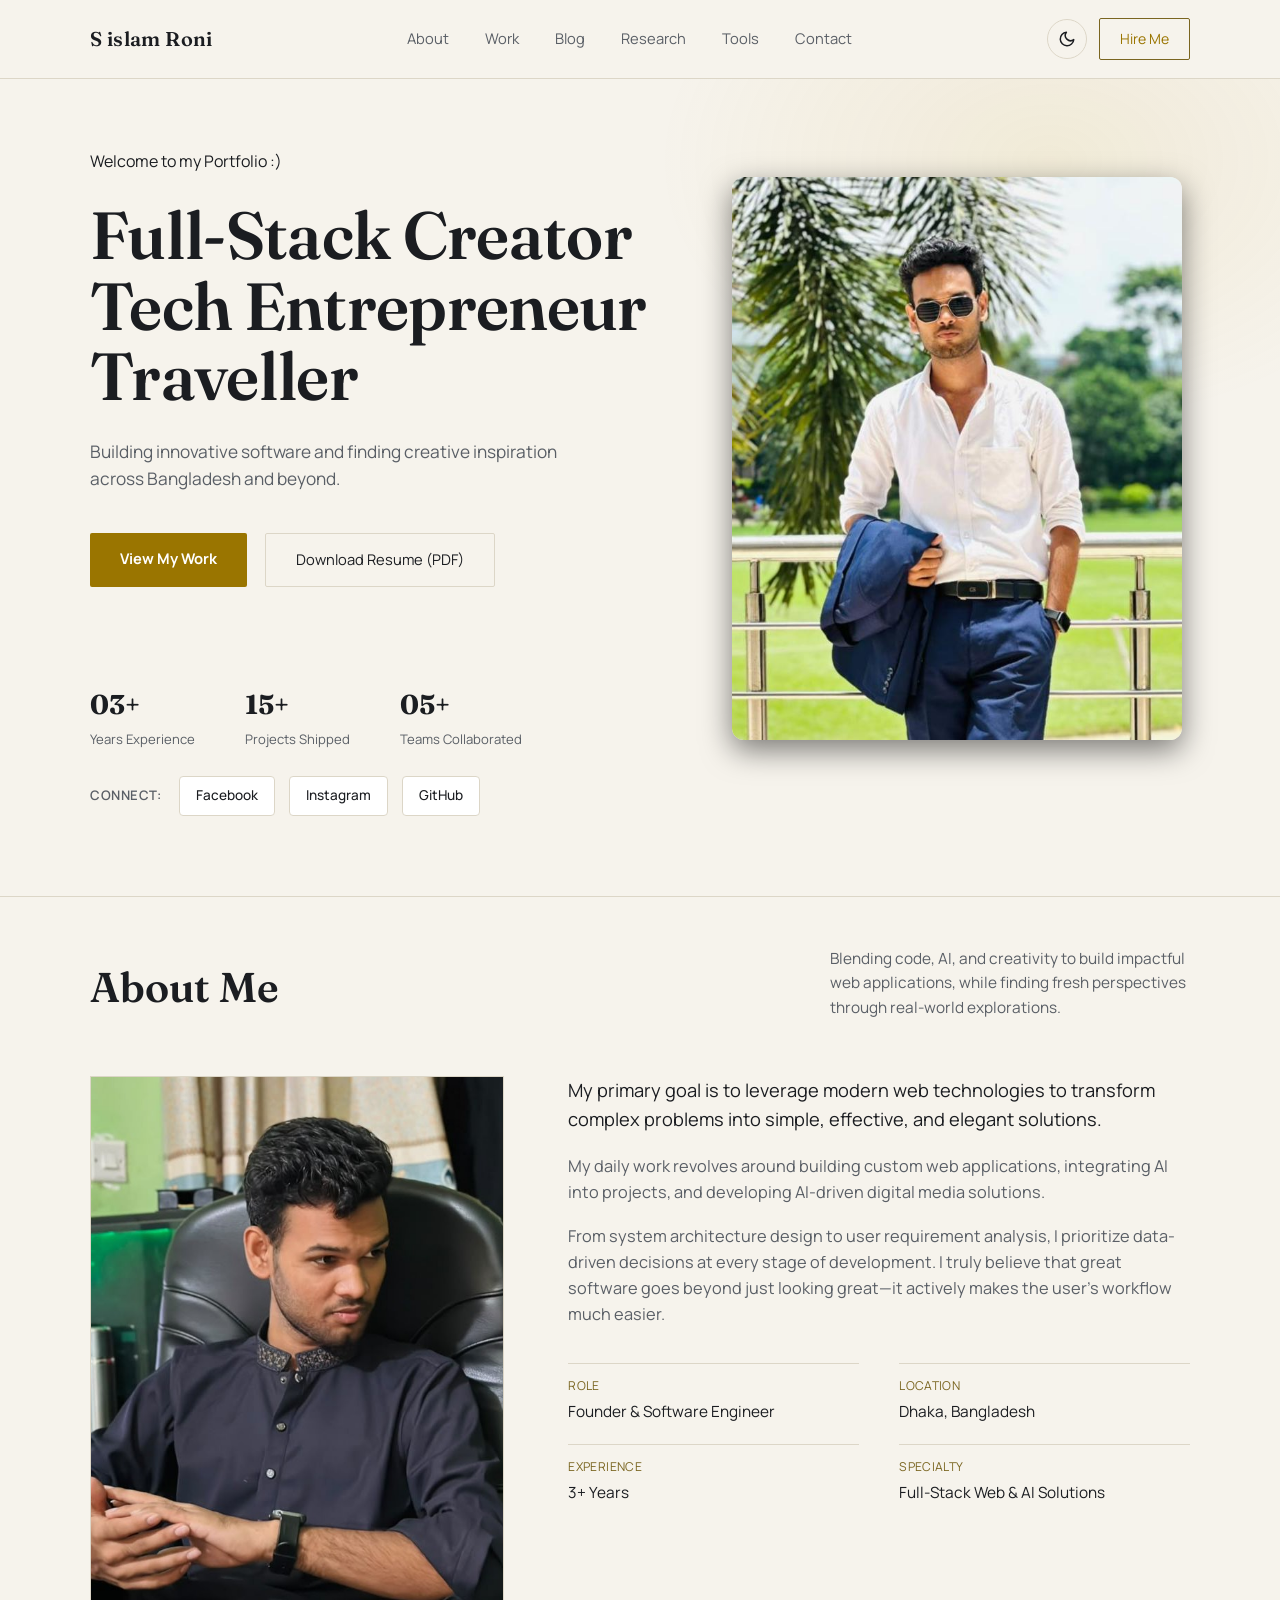
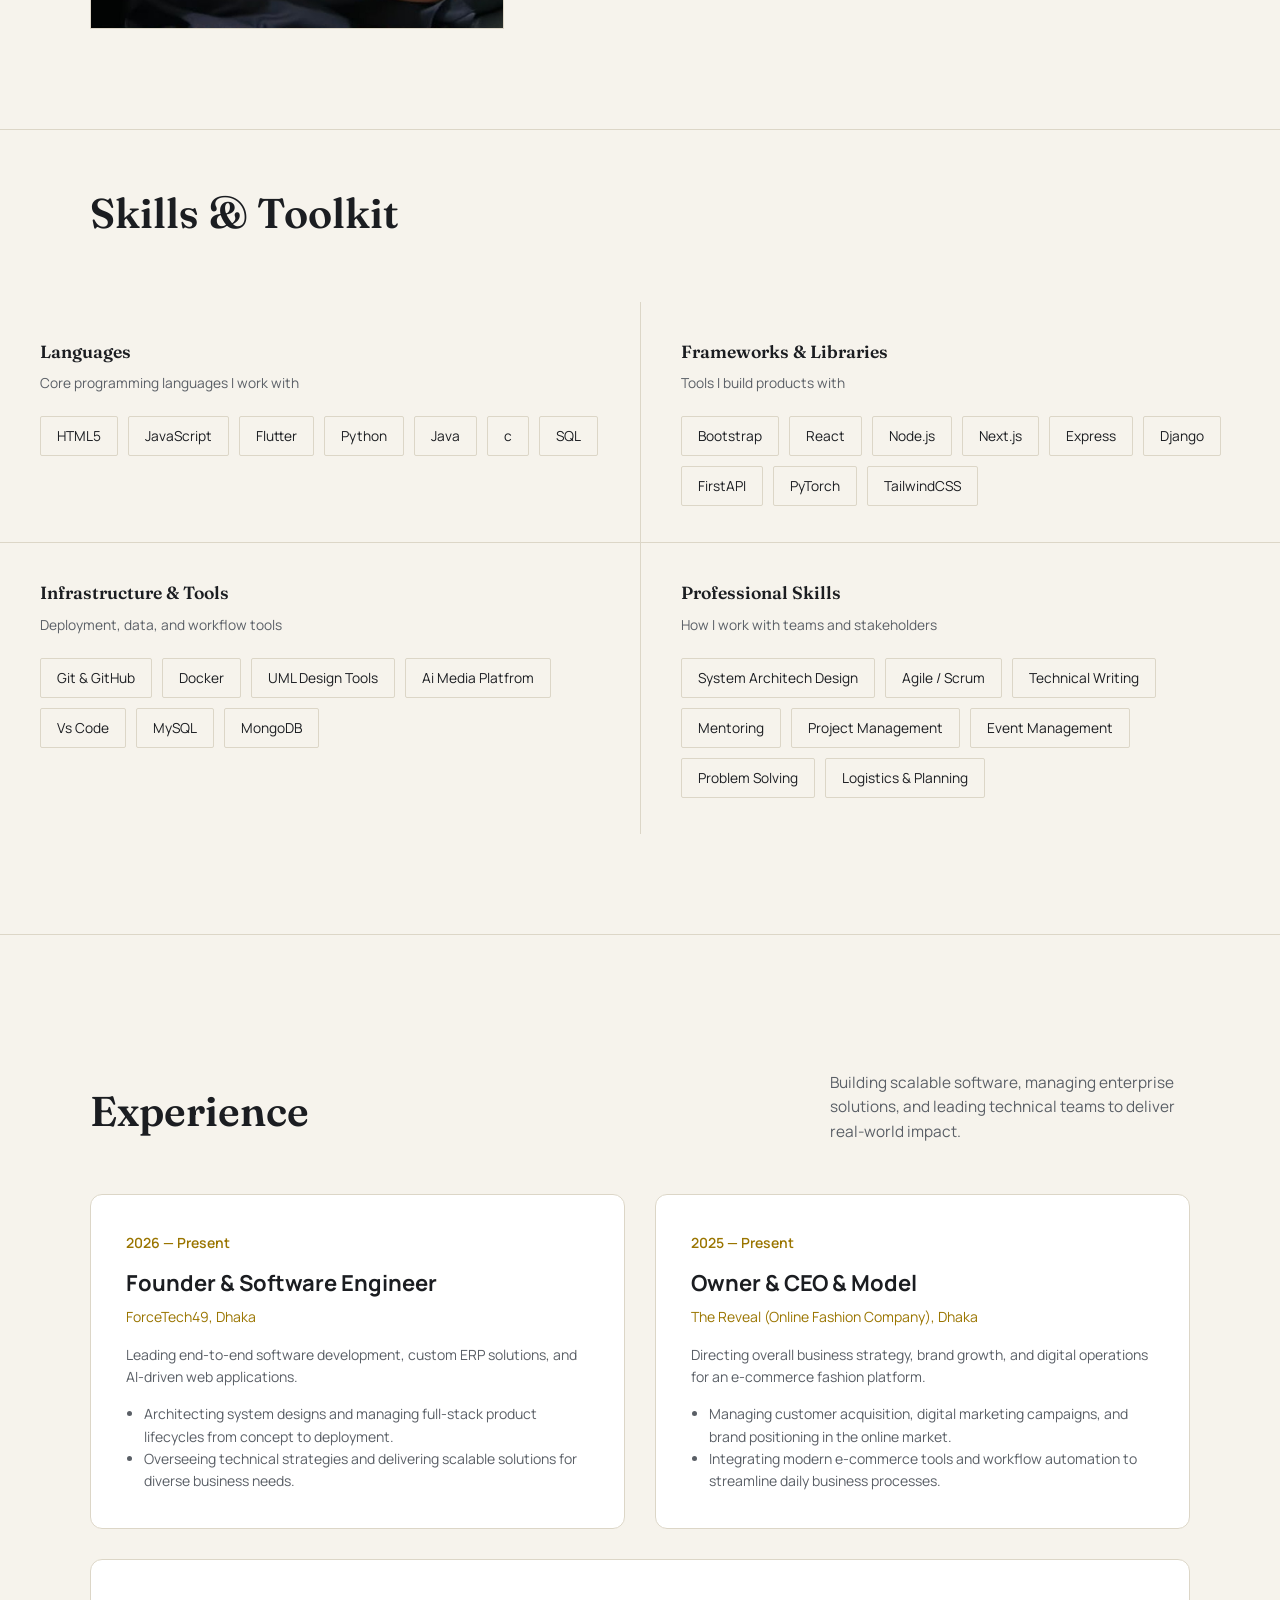
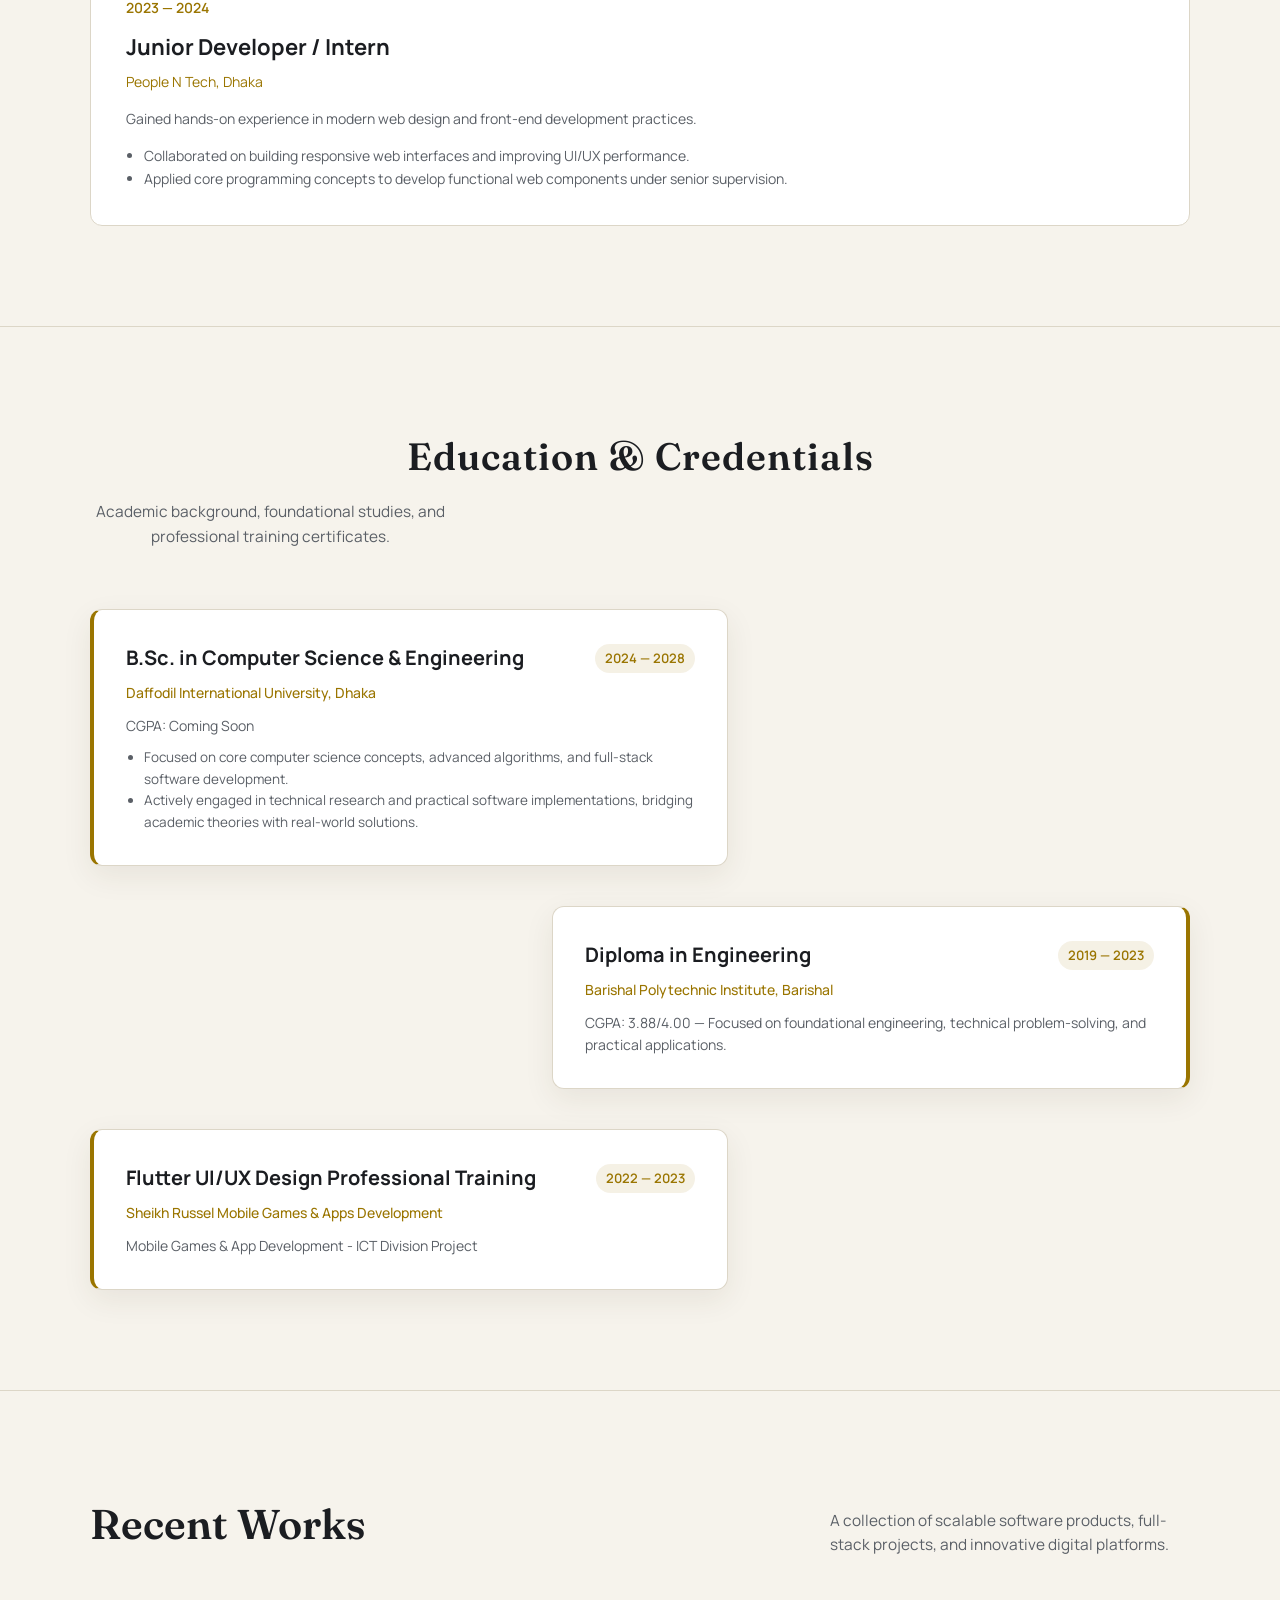
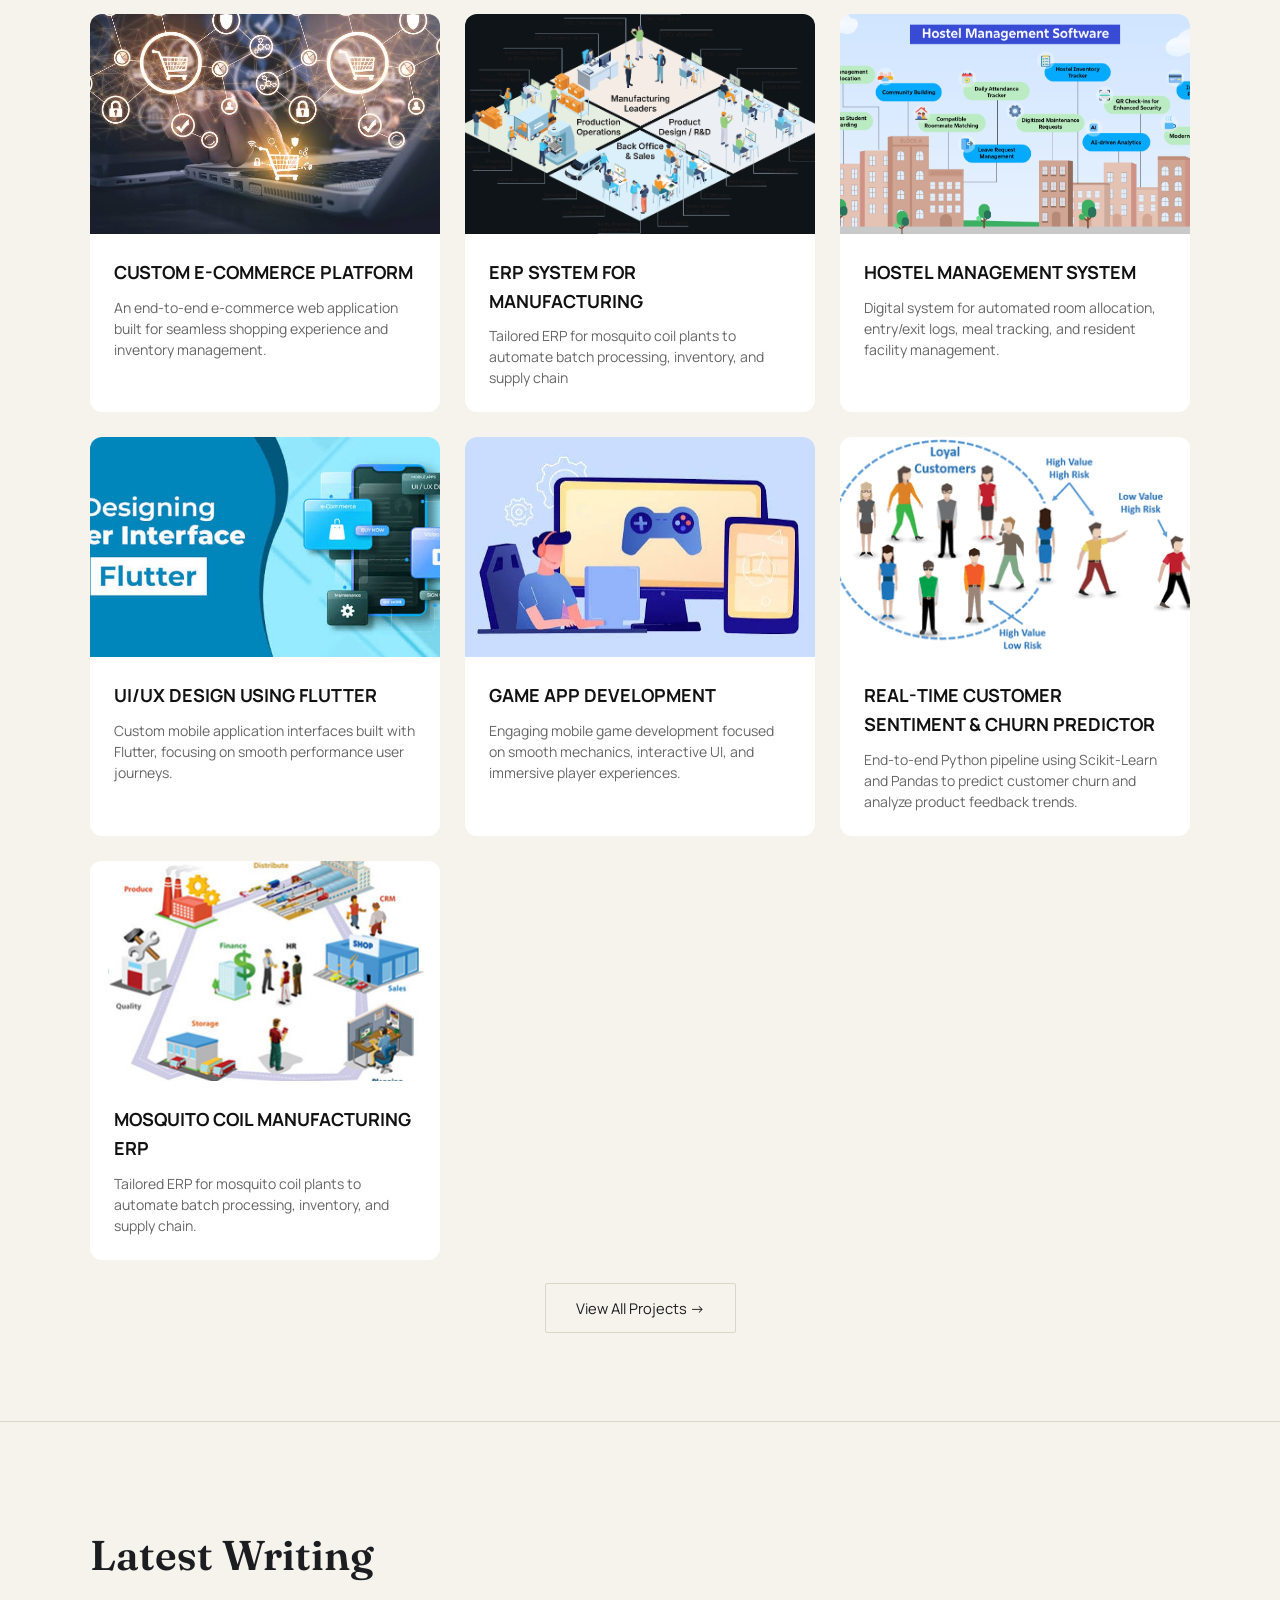
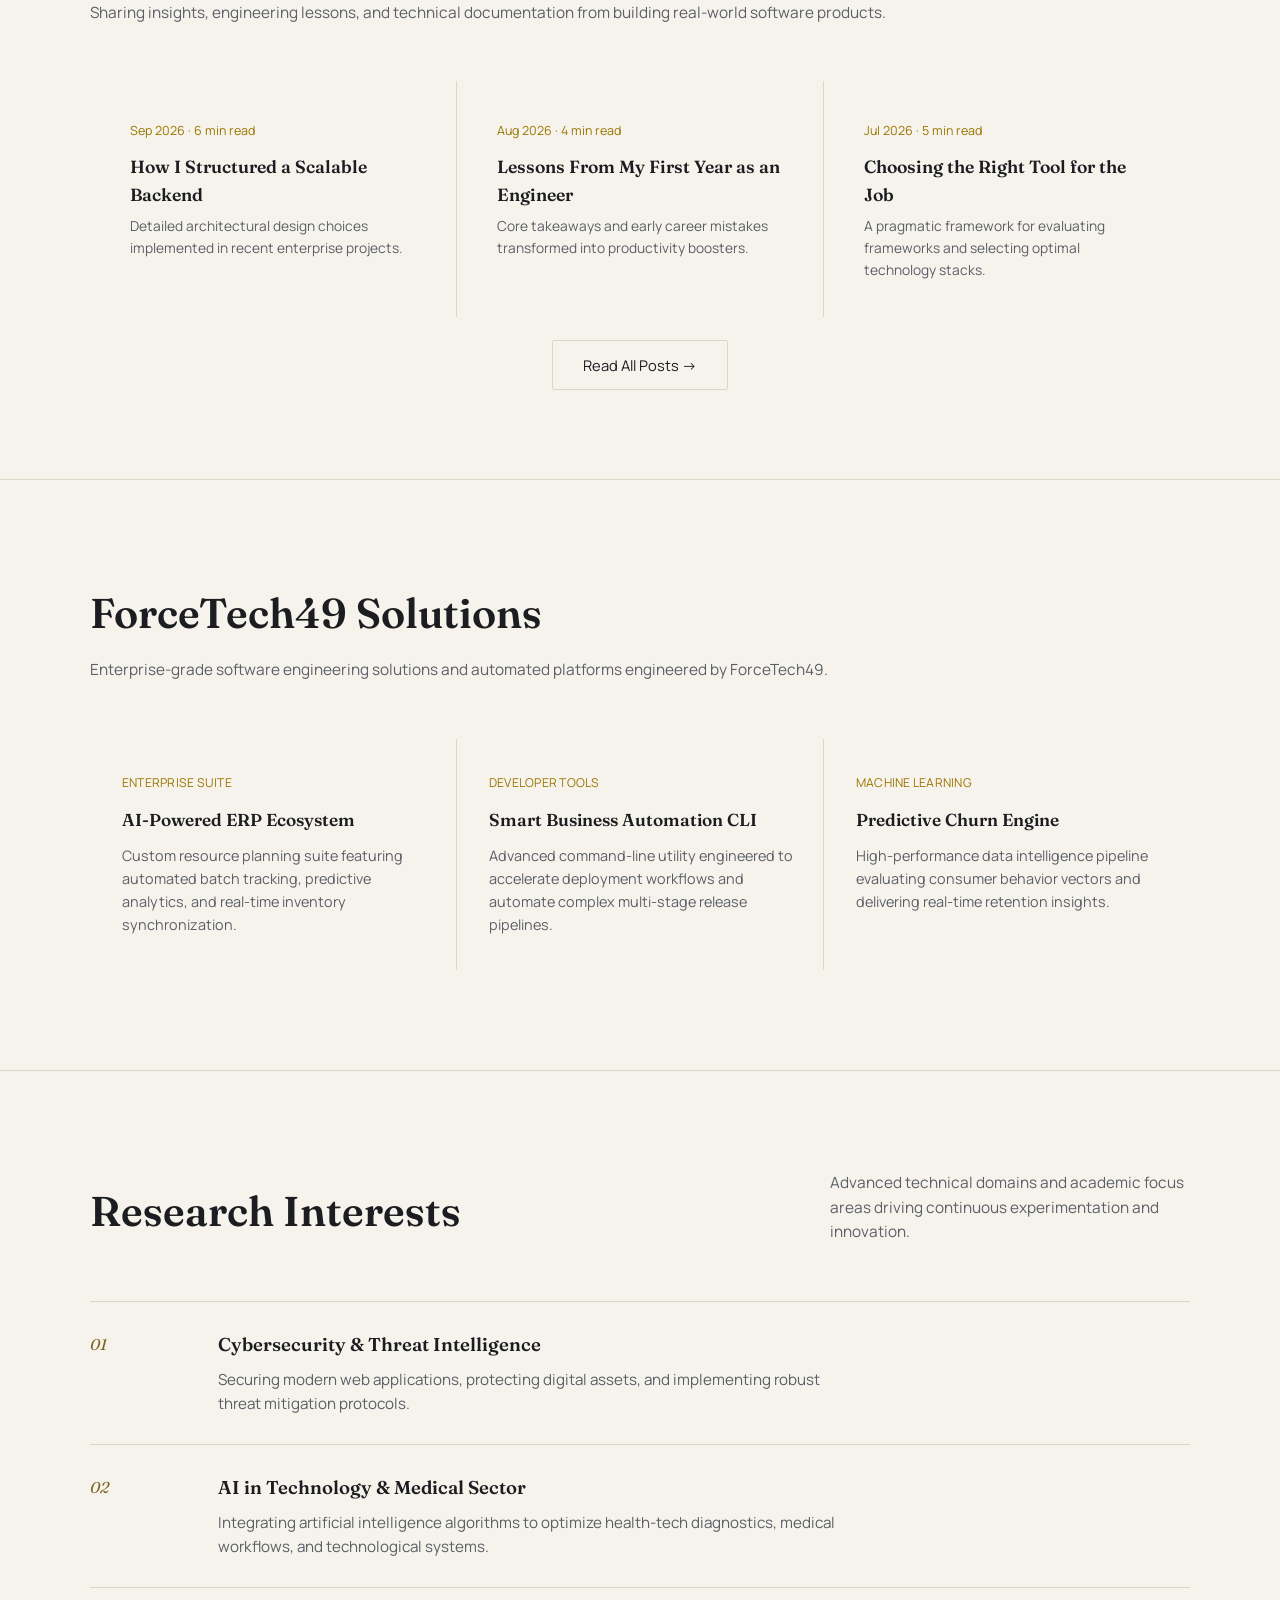
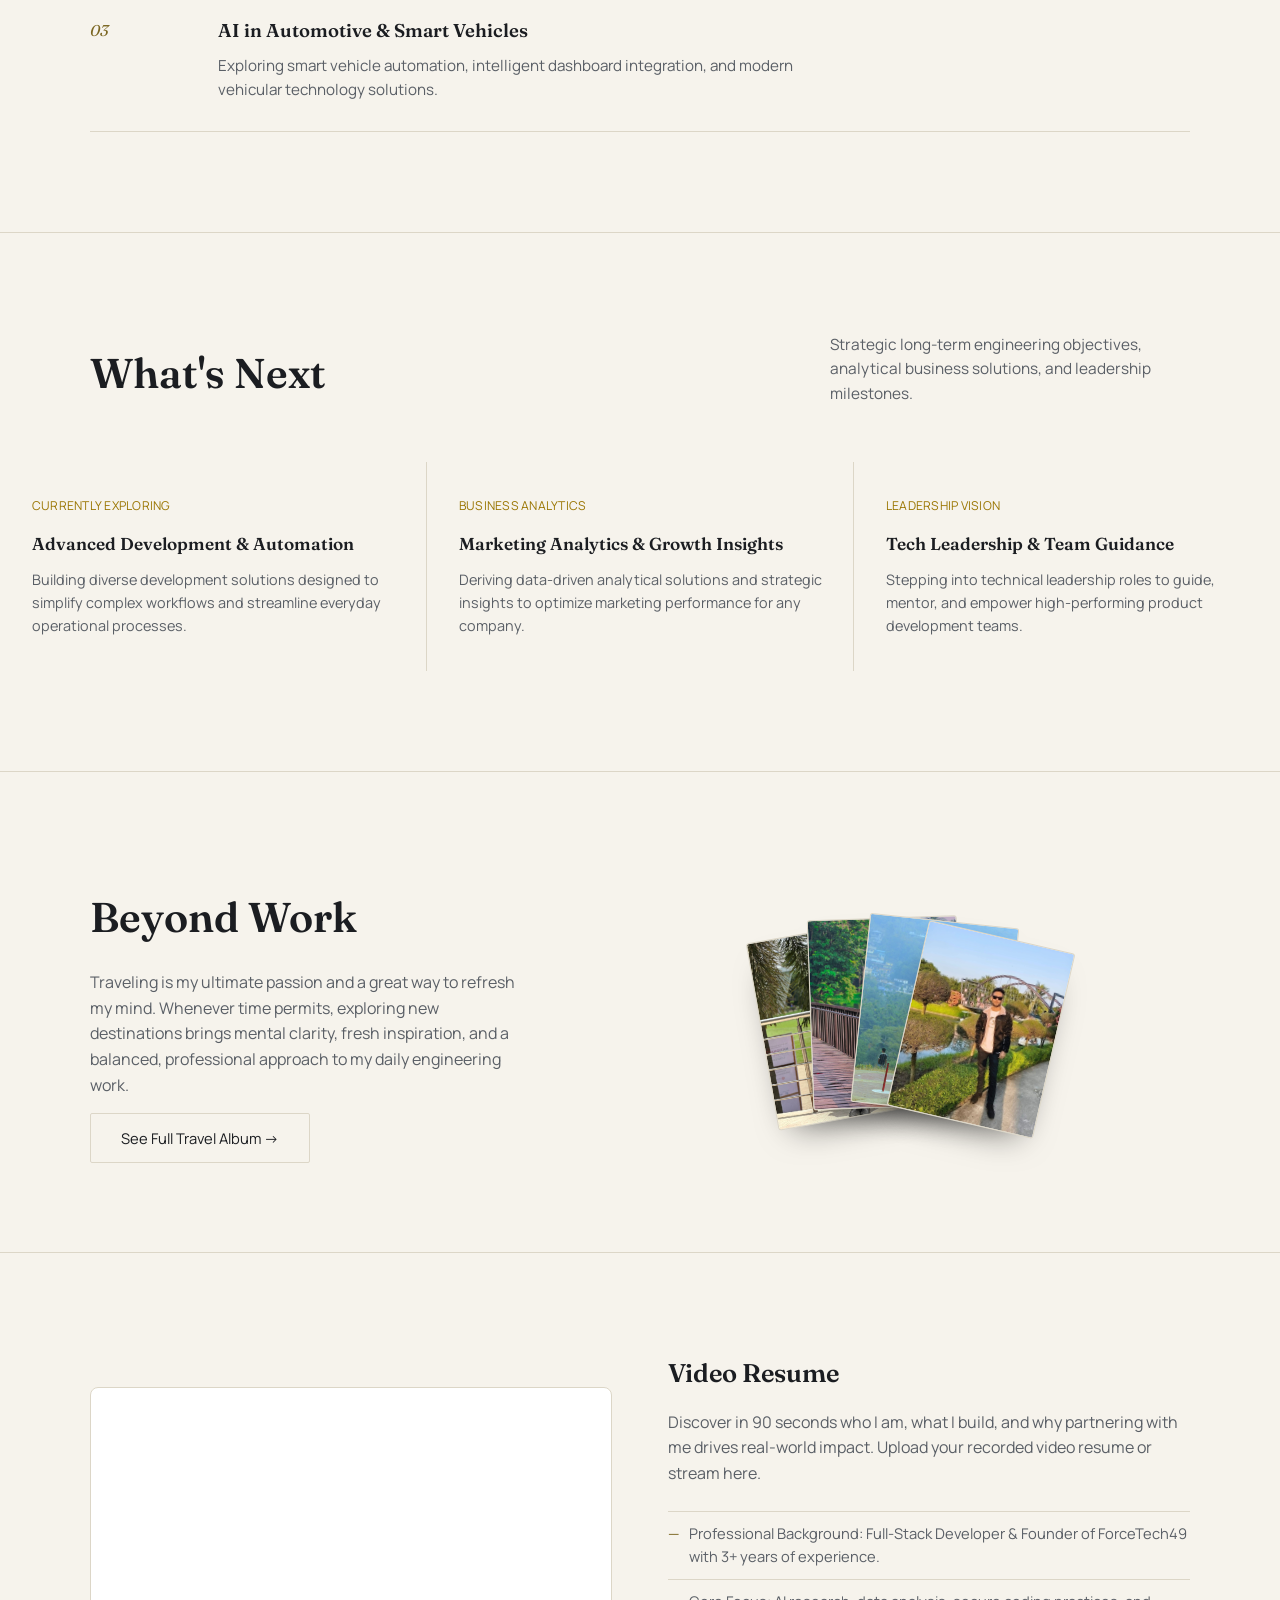
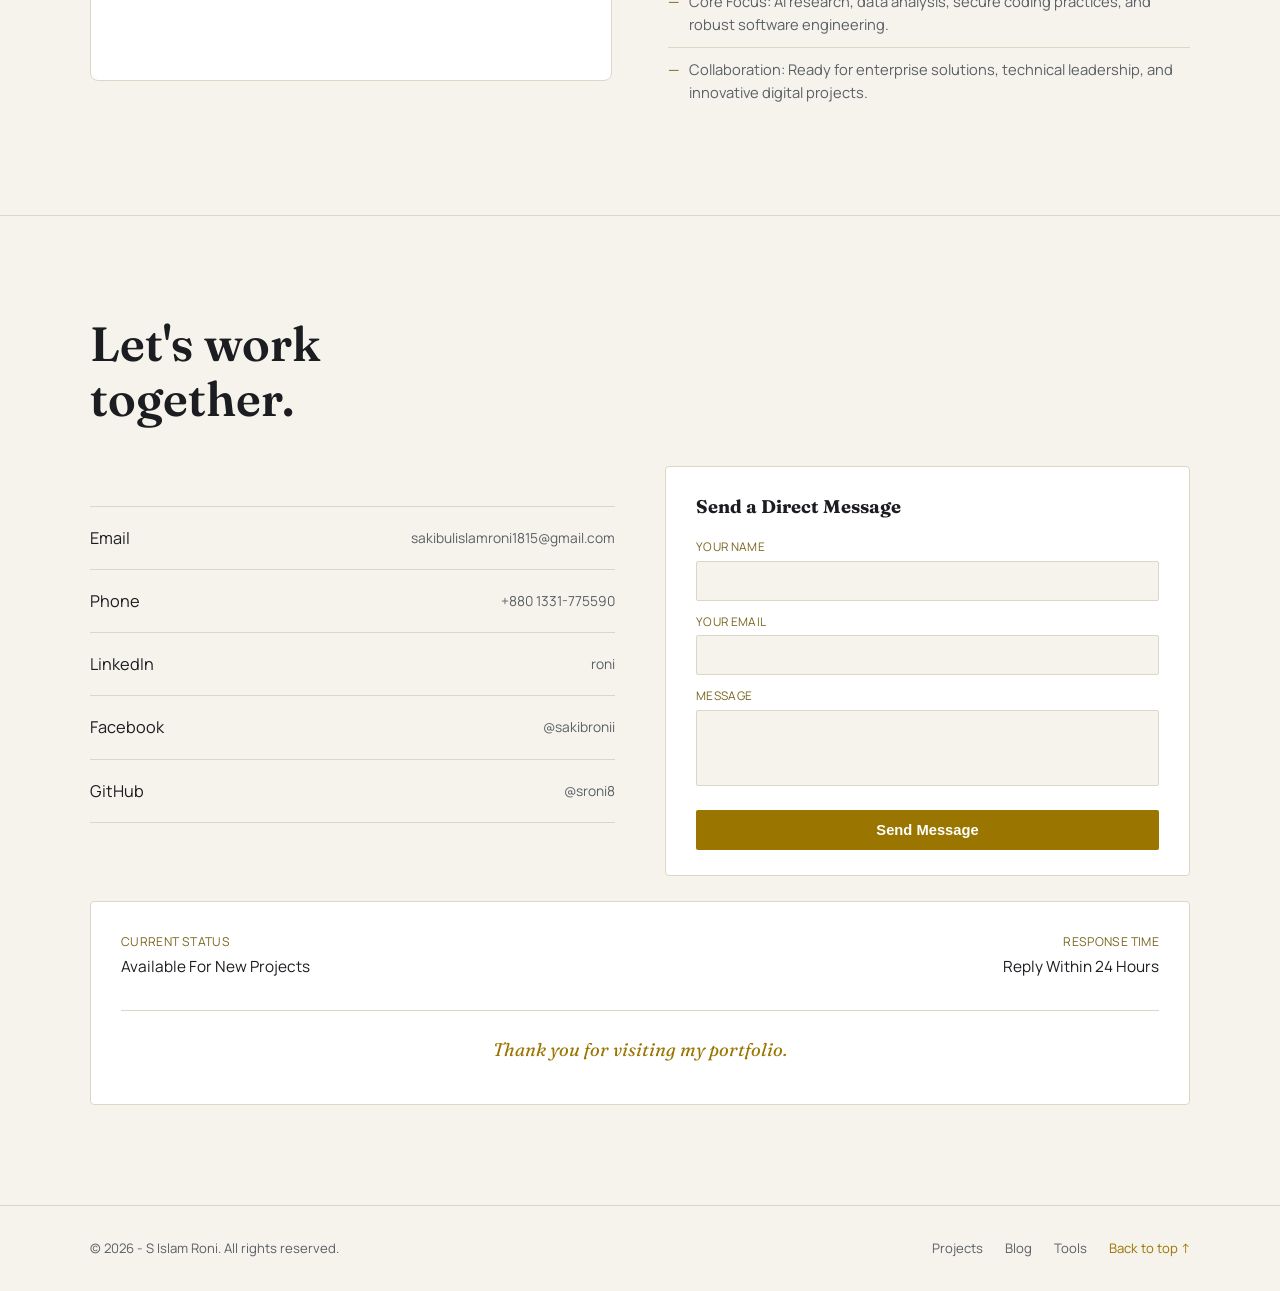
==== commit e67fe8cd: "Update portfolio design and files" ====
--- a/index.html
+++ b/index.html
@@ -4,6 +4,18 @@
 <meta charset="UTF-8">
 <meta name="viewport" content="width=device-width, initial-scale=1.0">
 <title>S islam Roni — Portfolio</title>
+<meta name="theme-color" content="#0E1013">
+<script>
+  /* Apply saved / system theme BEFORE first paint (no flash) */
+  (function(){
+    var t = null;
+    try { t = localStorage.getItem('theme'); } catch(e){}
+    if (t !== 'light' && t !== 'dark') {
+      t = (window.matchMedia && matchMedia('(prefers-color-scheme: light)').matches) ? 'light' : 'dark';
+    }
+    document.documentElement.setAttribute('data-theme', t);
+  })();
+</script>
 <link rel="preconnect" href="https://fonts.googleapis.com">
 <link href="https://fonts.googleapis.com/css2?family=Fraunces:opsz,wght@9..144,300;9..144,500;9..144,600;9..144,700&family=Manrope:wght@400;500;600;700;800&display=swap" rel="stylesheet">
 <link href="https://unpkg.com/aos@2.3.1/dist/aos.css" rel="stylesheet">
@@ -17,13 +29,39 @@
     --ink-dim:   #9BA0A6;
     --gold:      #C9A227;
     --gold-soft: #8D7A3E;
+    --header-bg: rgba(14,16,19,0.86);
+    --on-gold:   #111316;
+    --card-bg:   rgba(255,255,255,0.03);
+    --card-line: rgba(255,255,255,0.08);
+    --card-shadow: 0 10px 30px rgba(0,0,0,0.3);
+    --gold-bg:   rgba(212,175,55,0.08);
+    color-scheme: dark;
     --serif: 'Fraunces', serif;
     --sans:  'Manrope', sans-serif;
   }
 
+  /* ---------- Light theme ---------- */
+  :root[data-theme="light"]{
+    --bg:        #F6F3EC;
+    --bg-alt:    #EDE9DF;
+    --panel:     #FFFFFF;
+    --line:      #DCD6C7;
+    --ink:       #1B1D21;
+    --ink-dim:   #5A5F66;
+    --gold:      #9A7500;
+    --gold-soft: #7A6520;
+    --header-bg: rgba(246,243,236,0.88);
+    --on-gold:   #FFFFFF;
+    --card-bg:   #FFFFFF;
+    --card-line: #DCD6C7;
+    --card-shadow: 0 10px 30px rgba(60,50,20,0.08);
+    --gold-bg:   rgba(154,117,0,0.10);
+    color-scheme: light;
+  }
+
   *{ margin:0; padding:0; box-sizing:border-box; }
 
-  html{ scroll-behavior:smooth; }
+  html{ scroll-behavior:smooth; -webkit-text-size-adjust:100%; }
 
   body{
     background:var(--bg);
@@ -31,6 +69,8 @@
     font-family:var(--sans);
     line-height:1.6;
     -webkit-font-smoothing:antialiased;
+    overflow-x:clip;
+    transition:background .3s ease, color .3s ease;
   }
 
   a{ color:inherit; text-decoration:none; }
@@ -45,7 +85,7 @@
   /* ---------- Nav ---------- */
   header{
     position:sticky; top:0; z-index:50;
-    background:rgba(14,16,19,0.86);
+    background:var(--header-bg);
     backdrop-filter:blur(10px);
     border-bottom:1px solid var(--line);
   }
@@ -75,7 +115,7 @@
     color:var(--gold);
     transition:background .25s ease, color .25s ease;
   }
-  .nav-cta:hover{ background:var(--gold); color:#101215; }
+  .nav-cta:hover{ background:var(--gold); color:var(--on-gold); }
   .menu-btn{ display:none; background:none; border:0; color:var(--ink); font-size:1.6rem; cursor:pointer; }
 
   /* ---------- Hero ---------- */
@@ -91,6 +131,7 @@
       radial-gradient(560px 380px at 82% 10%, rgba(201,162,39,0.10), transparent 70%);
     pointer-events:none;
   }
+  .hero-grid > *{ min-width:0; }
   .hero-grid{
     display:grid;
     grid-template-columns:1.1fr 0.9fr;
@@ -133,7 +174,7 @@
   }
   .btn-primary{
     background:var(--gold);
-    color:#111316;
+    color:var(--on-gold);
     padding:14px 30px;
     font-weight:700;
     font-size:0.92rem;
@@ -528,11 +569,61 @@
   .travel-fan:hover .fan-card:nth-child(3){ transform:rotate(7deg) translateX(38px) translateY(-8px); }
   .travel-fan:hover .fan-card:nth-child(4){ transform:rotate(16deg) translateX(96px) translateY(-4px); }
 
+  /* ---------- Nav extras: theme toggle + mobile menu ---------- */
+  .nav-right{ display:flex; align-items:center; gap:12px; }
+  .theme-toggle{
+    width:40px; height:40px;
+    display:inline-flex; align-items:center; justify-content:center;
+    background:transparent;
+    border:1px solid var(--line);
+    border-radius:50%;
+    color:var(--ink);
+    cursor:pointer;
+    transition:border-color .25s ease, color .25s ease, background .25s ease;
+  }
+  .theme-toggle:hover{ border-color:var(--gold-soft); color:var(--gold); }
+  .theme-toggle svg{ width:18px; height:18px; }
+  :root[data-theme="dark"]  .icon-moon{ display:none; }
+  :root[data-theme="light"] .icon-sun { display:none; }
+
+  /* ---------- Back to top ---------- */
+  .back-to-top{
+    position:fixed;
+    right:20px;
+    bottom:calc(20px + env(safe-area-inset-bottom, 0px));
+    width:46px; height:46px;
+    display:flex; align-items:center; justify-content:center;
+    background:var(--gold);
+    color:var(--on-gold);
+    border:0; border-radius:50%;
+    font-size:1.2rem; font-weight:700;
+    cursor:pointer;
+    box-shadow:0 10px 24px -8px rgba(0,0,0,0.45);
+    opacity:0; visibility:hidden; transform:translateY(12px);
+    transition:opacity .3s ease, transform .3s ease, visibility .3s ease;
+    z-index:60;
+  }
+  .back-to-top.show{ opacity:1; visibility:visible; transform:translateY(0); }
+  .back-to-top:hover{ transform:translateY(-3px); }
+  .footer-top{ color:var(--gold) !important; cursor:pointer; }
+
   /* ---------- Responsive ---------- */
   @media (max-width:860px){
     .wrap{ padding:0 22px; }
-    .nav-links{ display:none; }
-    .menu-btn{ display:block; }
+    nav.wrap{ height:66px; }
+    .nav-links{
+      display:none;
+      position:absolute; top:100%; left:0; right:0;
+      flex-direction:column; gap:0;
+      background:var(--bg);
+      border-bottom:1px solid var(--line);
+      padding:8px 22px 16px;
+      box-shadow:0 18px 30px -18px rgba(0,0,0,0.35);
+    }
+    .nav-links.open{ display:flex; }
+    .nav-links a{ padding:14px 0; border-bottom:1px solid var(--line); font-size:1rem; }
+    .nav-links a:last-child{ border-bottom:0; }
+    .menu-btn{ display:inline-flex; align-items:center; justify-content:center; width:40px; height:40px; }
     .hero{ padding:64px 0 72px; }
     .hero-grid{ grid-template-columns:1fr; gap:44px; }
     .about-grid{ grid-template-columns:1fr; }
@@ -548,15 +639,54 @@
     .t-item::before{ left:-26px; }
     .travel-wrap{ grid-template-columns:1fr; }
     .travel-fan{ margin-top:20px; }
+
+    /* sections */
+    .section-head{ flex-direction:column; align-items:flex-start; gap:14px; margin-bottom:36px; }
+    .section-head p{ max-width:100%; }
+    .hero-photo{ max-width:360px; }
+    .hero-stats{ gap:24px !important; margin-top:0; }
+    .hero-actions{ margin-top:30px; }
+
+    /* experience */
+    .exp-grid{ grid-template-columns:1fr !important; gap:20px !important; }
+    .exp-wide{ grid-column:auto !important; }
+    .exp-grid > div{ padding:24px !important; }
+
+    /* education */
+    .edu-list{ gap:22px !important; }
+    .edu-card{ width:100% !important; align-self:stretch !important; padding:22px !important; }
+    .edu-head-title{ font-size:30px !important; }
+
+    /* writing */
+    .writing-grid{ grid-template-columns:1fr !important; }
+    .skill-block{ padding:28px 22px; }
+
+    /* contact */
+    .contact-two{ grid-template-columns:1fr !important; gap:32px !important; }
+    .contact-list a{ flex-wrap:wrap; gap:4px 12px; }
+    .contact-list a span{ overflow-wrap:anywhere; }
+    .contact-card [style*="text-align: right"]{ text-align:left !important; }
+    input, textarea{ font-size:16px !important; }
+
+    /* footer */
+    footer .wrap{ flex-direction:column; text-align:center; }
+  }
+
+  @media (max-width:560px){
+    .work-grid{ grid-template-columns:1fr; }
+    .nav-cta{ display:none; }
+    .hero-actions a{ flex:1 1 100%; text-align:center; }
+    .travel-fan{ transform:scale(.8); height:200px; margin-top:0; }
+    .back-to-top{ right:14px; width:44px; height:44px; }
   }
 </style>
 </head>
-<body>
+<body id="top">
 
 <header>
   <nav class="wrap">
     <div class="brand">S islam Roni<span></span></div>
-    <div class="nav-links">
+    <div class="nav-links" id="navLinks">
       <a href="#about">About</a>
       <a href="#work">Work</a>
       <a href="blog.html">Blog</a>
@@ -564,7 +694,19 @@
       <a href="tools.html">Tools</a>
       <a href="#contact">Contact</a>
     </div>
-    <a href="#contact" class="nav-cta">Hire Me</a>
+    <div class="nav-right">
+      <button class="theme-toggle" id="themeToggle" type="button" aria-label="Switch theme" title="Switch theme">
+        <svg class="icon-sun" viewBox="0 0 24 24" fill="none" stroke="currentColor" stroke-width="2" stroke-linecap="round" stroke-linejoin="round" aria-hidden="true">
+          <circle cx="12" cy="12" r="4"/>
+          <path d="M12 2v2M12 20v2M4.93 4.93l1.41 1.41M17.66 17.66l1.41 1.41M2 12h2M20 12h2M4.93 19.07l1.41-1.41M17.66 6.34l1.41-1.41"/>
+        </svg>
+        <svg class="icon-moon" viewBox="0 0 24 24" fill="none" stroke="currentColor" stroke-width="2" stroke-linecap="round" stroke-linejoin="round" aria-hidden="true">
+          <path d="M21 12.8A9 9 0 1 1 11.2 3a7 7 0 0 0 9.8 9.8z"/>
+        </svg>
+      </button>
+      <a href="#contact" class="nav-cta">Hire Me</a>
+      <button class="menu-btn" id="menuBtn" type="button" aria-label="Open menu" aria-expanded="false" aria-controls="navLinks">☰</button>
+    </div>
   </nav>
 </header>
 
@@ -595,7 +737,7 @@
 
           <!-- Social Links Row -->
           <div style="display: flex; align-items: center; gap: 14px; flex-wrap: wrap;">
-            <span style="font-size: 0.82rem; color: var(soft); letter-spacing: 0.04em; font-weight: 600; text-transform: uppercase; margin-right: 4px;"<b><h2>Connect:</b></h2></span>
+            <span style="font-size: 0.82rem; color: var(--ink-dim); letter-spacing: 0.04em; font-weight: 600; text-transform: uppercase; margin-right: 4px;">Connect:</span>
             
             <!-- Facebook -->
             <a href="https://facebook.com/sakibronii" target="_blank" style="background: var(--panel); border: 1px solid var(--line); color: var(--ink); padding: 8px 16px; border-radius: 4px; font-size: 0.85rem; font-weight: 500; text-decoration: none; transition: all 0.25s ease;" onmouseover="this.style.borderColor='var(--gold)'; this.style.color='var(--gold)';" onmouseout="this.style.borderColor='var(--line)'; this.style.color='var(--ink)';">
@@ -624,7 +766,7 @@
   </section>
 
   <!-- ================= ABOUT ================= -->
-  <section id="about" style="padding-top: 50px; data-aos="fade-up">
+  <section id="about" style="padding-top: 50px;" data-aos="fade-up">
     <div class="wrap">
       <div class="section-head">
         <div data-aos="fade-right">
@@ -666,7 +808,7 @@
   </section>
 
   <!-- ================= SKILLS ================= -->
-  <section id="skills" style="padding-top: 50px; style="padding-bottom: 30px; data-aos="fade-up">
+  <section id="skills" style="padding-top: 50px;" data-aos="fade-up">
     <div class="wrap">
       <div class="section-head">
         <div data-aos="fade-right">
@@ -746,35 +888,35 @@
         <p style="margin-top:16px;" data-aos="fade-left">Building scalable software, managing enterprise solutions, and leading technical teams to deliver real-world impact.</p>
       </div>
 
-      <div style="display: grid; grid-template-columns: repeat(2, 1fr); gap: 30px;">
-        <div style="background: rgba(255, 255, 255, 0.03); border: 1px solid rgba(255, 255, 255, 0.08); padding: 35px; border-radius: 12px;" data-aos="fade-up" data-aos-delay="100">
-          <span style="color: #d4af37; font-size: 14px; font-weight: 600;">2026 — Present</span>
-          <h3 style="font-size: 22px; margin: 10px 0 5px 0; color: #fff;">Founder & Software Engineer</h3>
-          <p style="color: #d4af37; font-size: 14px; margin-bottom: 15px;">ForceTech49, Dhaka</p>
-          <p style="color: #aaa; font-size: 14px; line-height: 1.6; margin-bottom: 15px;">Leading end-to-end software development, custom ERP solutions, and AI-driven web applications.</p>
-          <ul style="color: #aaa; font-size: 14px; padding-left: 18px; line-height: 1.6;">
+      <div class="exp-grid" style="display: grid; grid-template-columns: repeat(2, 1fr); gap: 30px;">
+        <div style="background: var(--card-bg); border: 1px solid var(--card-line); padding: 35px; border-radius: 12px;" data-aos="fade-up" data-aos-delay="100">
+          <span style="color: var(--gold); font-size: 14px; font-weight: 600;">2026 — Present</span>
+          <h3 style="font-size: 22px; margin: 10px 0 5px 0; color: var(--ink);">Founder & Software Engineer</h3>
+          <p style="color: var(--gold); font-size: 14px; margin-bottom: 15px;">ForceTech49, Dhaka</p>
+          <p style="color: var(--ink-dim); font-size: 14px; line-height: 1.6; margin-bottom: 15px;">Leading end-to-end software development, custom ERP solutions, and AI-driven web applications.</p>
+          <ul style="color: var(--ink-dim); font-size: 14px; padding-left: 18px; line-height: 1.6;">
             <li>Architecting system designs and managing full-stack product lifecycles from concept to deployment.</li>
             <li>Overseeing technical strategies and delivering scalable solutions for diverse business needs.</li>
           </ul>
         </div>
 
-        <div style="background: rgba(255, 255, 255, 0.03); border: 1px solid rgba(255, 255, 255, 0.08); padding: 35px; border-radius: 12px;" data-aos="fade-up" data-aos-delay="200">
-          <span style="color: #d4af37; font-size: 14px; font-weight: 600;">2025 — Present</span>
-          <h3 style="font-size: 22px; margin: 10px 0 5px 0; color: #fff;">Owner & CEO & Model</h3>
-          <p style="color: #d4af37; font-size: 14px; margin-bottom: 15px;">The Reveal (Online Fashion Company), Dhaka</p>
-          <p style="color: #aaa; font-size: 14px; line-height: 1.6; margin-bottom: 15px;">Directing overall business strategy, brand growth, and digital operations for an e-commerce fashion platform.</p>
-          <ul style="color: #aaa; font-size: 14px; padding-left: 18px; line-height: 1.6;">
+        <div style="background: var(--card-bg); border: 1px solid var(--card-line); padding: 35px; border-radius: 12px;" data-aos="fade-up" data-aos-delay="200">
+          <span style="color: var(--gold); font-size: 14px; font-weight: 600;">2025 — Present</span>
+          <h3 style="font-size: 22px; margin: 10px 0 5px 0; color: var(--ink);">Owner & CEO & Model</h3>
+          <p style="color: var(--gold); font-size: 14px; margin-bottom: 15px;">The Reveal (Online Fashion Company), Dhaka</p>
+          <p style="color: var(--ink-dim); font-size: 14px; line-height: 1.6; margin-bottom: 15px;">Directing overall business strategy, brand growth, and digital operations for an e-commerce fashion platform.</p>
+          <ul style="color: var(--ink-dim); font-size: 14px; padding-left: 18px; line-height: 1.6;">
             <li>Managing customer acquisition, digital marketing campaigns, and brand positioning in the online market.</li>
             <li>Integrating modern e-commerce tools and workflow automation to streamline daily business processes.</li>
           </ul>
         </div>
 
-        <div style="background: rgba(255, 255, 255, 0.03); border: 1px solid rgba(255, 255, 255, 0.08); padding: 35px; border-radius: 12px; grid-column: span 2;" data-aos="fade-up" data-aos-delay="300">
-          <span style="color: #d4af37; font-size: 14px; font-weight: 600;">2023 — 2024</span>
-          <h3 style="font-size: 22px; margin: 10px 0 5px 0; color: #fff;">Junior Developer / Intern</h3>
-          <p style="color: #d4af37; font-size: 14px; margin-bottom: 15px;">People N Tech, Dhaka</p>
-          <p style="color: #aaa; font-size: 14px; line-height: 1.6; margin-bottom: 15px;">Gained hands-on experience in modern web design and front-end development practices.</p>
-          <ul style="color: #aaa; font-size: 14px; padding-left: 18px; line-height: 1.6;">
+        <div style="background: var(--card-bg); border: 1px solid var(--card-line); padding: 35px; border-radius: 12px; grid-column: span 2;" class="exp-wide" data-aos="fade-up" data-aos-delay="300">
+          <span style="color: var(--gold); font-size: 14px; font-weight: 600;">2023 — 2024</span>
+          <h3 style="font-size: 22px; margin: 10px 0 5px 0; color: var(--ink);">Junior Developer / Intern</h3>
+          <p style="color: var(--gold); font-size: 14px; margin-bottom: 15px;">People N Tech, Dhaka</p>
+          <p style="color: var(--ink-dim); font-size: 14px; line-height: 1.6; margin-bottom: 15px;">Gained hands-on experience in modern web design and front-end development practices.</p>
+          <ul style="color: var(--ink-dim); font-size: 14px; padding-left: 18px; line-height: 1.6;">
             <li>Collaborated on building responsive web interfaces and improving UI/UX performance.</li>
             <li>Applied core programming concepts to develop functional web components under senior supervision.</li>
           </ul>
@@ -788,40 +930,40 @@
     <div class="wrap">
       <div class="section-head" style="margin-bottom: 60px; text-align: center; display: block;" data-aos="fade-down">
         <span class="section-num">04</span>
-        <h2 style="font-size: 38px; color: #fff; letter-spacing: 1px;">Education & Credentials</h2>
-        <p style="margin-top:12px; color: #888;">Academic background, foundational studies, and professional training certificates.</p>
-      </div>
-
-      <div style="display: flex; flex-direction: column; gap: 40px;">
-        <div style="width: 58%; align-self: flex-start; background: rgba(255, 255, 255, 0.02); border: 1px solid rgba(255, 255, 255, 0.07); border-left: 4px solid #d4af37; padding: 32px; border-radius: 12px; box-shadow: 0 10px 30px rgba(0,0,0,0.3);" data-aos="fade-right">
+        <h2 class="edu-head-title" style="font-size: 38px; color: var(--ink); letter-spacing: 1px;">Education & Credentials</h2>
+        <p style="margin-top:12px; color: var(--ink-dim);">Academic background, foundational studies, and professional training certificates.</p>
+      </div>
+
+      <div class="edu-list" style="display: flex; flex-direction: column; gap: 40px;">
+        <div class="edu-card" style="width: 58%; align-self: flex-start; background: var(--card-bg); border: 1px solid var(--card-line); border-left: 4px solid var(--gold); padding: 32px; border-radius: 12px; box-shadow: var(--card-shadow);" data-aos="fade-right">
           <div style="display: flex; justify-content: space-between; align-items: center; flex-wrap: wrap; gap: 8px; margin-bottom: 8px;">
-            <h3 style="font-size: 20px; color: #fff; margin: 0;">B.Sc. in Computer Science & Engineering</h3>
-            <span style="color: #d4af37; font-size: 13px; font-weight: 600; background: rgba(212, 175, 55, 0.08); padding: 4px 10px; border-radius: 20px;">2024 — 2028</span>
-          </div>
-          <p style="color: #d4af37; font-size: 14px; margin-bottom: 10px; font-weight: 500;">Daffodil International University, Dhaka</p>
-          <p style="color: #aaa; font-size: 14px; margin-bottom: 10px;">CGPA: Coming Soon</p>
-          <ul style="color: #999; font-size: 13.5px; padding-left: 18px; line-height: 1.6; margin: 0;">
+            <h3 style="font-size: 20px; color: var(--ink); margin: 0;">B.Sc. in Computer Science & Engineering</h3>
+            <span style="color: var(--gold); font-size: 13px; font-weight: 600; background: var(--gold-bg); padding: 4px 10px; border-radius: 20px;">2024 — 2028</span>
+          </div>
+          <p style="color: var(--gold); font-size: 14px; margin-bottom: 10px; font-weight: 500;">Daffodil International University, Dhaka</p>
+          <p style="color: var(--ink-dim); font-size: 14px; margin-bottom: 10px;">CGPA: Coming Soon</p>
+          <ul style="color: var(--ink-dim); font-size: 13.5px; padding-left: 18px; line-height: 1.6; margin: 0;">
             <li>Focused on core computer science concepts, advanced algorithms, and full-stack software development.</li>
             <li>Actively engaged in technical research and practical software implementations, bridging academic theories with real-world solutions.</li>
           </ul>
         </div>
 
-        <div style="width: 58%; align-self: flex-end; background: rgba(255, 255, 255, 0.02); border: 1px solid rgba(255, 255, 255, 0.07); border-right: 4px solid #d4af37; padding: 32px; border-radius: 12px; box-shadow: 0 10px 30px rgba(0,0,0,0.3);" data-aos="fade-left">
+        <div class="edu-card" style="width: 58%; align-self: flex-end; background: var(--card-bg); border: 1px solid var(--card-line); border-right: 4px solid var(--gold); padding: 32px; border-radius: 12px; box-shadow: var(--card-shadow);" data-aos="fade-left">
           <div style="display: flex; justify-content: space-between; align-items: center; flex-wrap: wrap; gap: 8px; margin-bottom: 8px;">
-            <h3 style="font-size: 20px; color: #fff; margin: 0;">Diploma in Engineering</h3>
-            <span style="color: #d4af37; font-size: 13px; font-weight: 600; background: rgba(212, 175, 55, 0.08); padding: 4px 10px; border-radius: 20px;">2019 — 2023</span>
-          </div>
-          <p style="color: #d4af37; font-size: 14px; margin-bottom: 10px; font-weight: 500;">Barishal Polytechnic Institute, Barishal</p>
-          <p style="color: #aaa; font-size: 14px; line-height: 1.6; margin: 0;">CGPA: 3.88/4.00 — Focused on foundational engineering, technical problem-solving, and practical applications.</p>
-        </div>
-
-        <div style="width: 58%; align-self: flex-start; background: rgba(255, 255, 255, 0.02); border: 1px solid rgba(255, 255, 255, 0.07); border-left: 4px solid #d4af37; padding: 32px; border-radius: 12px; box-shadow: 0 10px 30px rgba(0,0,0,0.3);" data-aos="fade-right">
+            <h3 style="font-size: 20px; color: var(--ink); margin: 0;">Diploma in Engineering</h3>
+            <span style="color: var(--gold); font-size: 13px; font-weight: 600; background: var(--gold-bg); padding: 4px 10px; border-radius: 20px;">2019 — 2023</span>
+          </div>
+          <p style="color: var(--gold); font-size: 14px; margin-bottom: 10px; font-weight: 500;">Barishal Polytechnic Institute, Barishal</p>
+          <p style="color: var(--ink-dim); font-size: 14px; line-height: 1.6; margin: 0;">CGPA: 3.88/4.00 — Focused on foundational engineering, technical problem-solving, and practical applications.</p>
+        </div>
+
+        <div class="edu-card" style="width: 58%; align-self: flex-start; background: var(--card-bg); border: 1px solid var(--card-line); border-left: 4px solid var(--gold); padding: 32px; border-radius: 12px; box-shadow: var(--card-shadow);" data-aos="fade-right">
           <div style="display: flex; justify-content: space-between; align-items: center; flex-wrap: wrap; gap: 8px; margin-bottom: 8px;">
-            <h3 style="font-size: 20px; color: #fff; margin: 0;">Flutter UI/UX Design Professional Training</h3>
-            <span style="color: #d4af37; font-size: 13px; font-weight: 600; background: rgba(212, 175, 55, 0.08); padding: 4px 10px; border-radius: 20px;">2022 — 2023</span>
-          </div>
-          <p style="color: #d4af37; font-size: 14px; margin-bottom: 10px; font-weight: 500;">Sheikh Russel Mobile Games & Apps Development</p>
-          <p style="color: #aaa; font-size: 14px; line-height: 1.6; margin: 0;">Mobile Games & App Development - ICT Division Project</p>
+            <h3 style="font-size: 20px; color: var(--ink); margin: 0;">Flutter UI/UX Design Professional Training</h3>
+            <span style="color: var(--gold); font-size: 13px; font-weight: 600; background: var(--gold-bg); padding: 4px 10px; border-radius: 20px;">2022 — 2023</span>
+          </div>
+          <p style="color: var(--gold); font-size: 14px; margin-bottom: 10px; font-weight: 500;">Sheikh Russel Mobile Games & Apps Development</p>
+          <p style="color: var(--ink-dim); font-size: 14px; line-height: 1.6; margin: 0;">Mobile Games & App Development - ICT Division Project</p>
         </div>
       </div>
     </div>
@@ -915,7 +1057,7 @@
         <p style="max-width: 100%; margin-top: 12px;" data-aos="fade-left">Sharing insights, engineering lessons, and technical documentation from building real-world software products.</p>
       </div>
 
-      <div class="skills-grid" style="grid-template-columns:repeat(3,1fr);" data-aos="fade-up" data-aos-delay="100">
+      <div class="skills-grid writing-grid" style="grid-template-columns:repeat(3,1fr);" data-aos="fade-up" data-aos-delay="100">
         <a class="skill-block" href="blog-post.html" data-aos="fade-up" data-aos-delay="100" style="text-decoration:none; transition:border-color .25s ease;">
           <span style="font-size:0.78rem; color:var(--gold);">Sep 2026 · 6 min read</span>
           <h4 style="margin-top:10px;">How I Structured a Scalable Backend</h4>
@@ -1125,7 +1267,7 @@
       </div>
 
       <!-- Main Layout: Left Links & Right Form Stacked -->
-      <div style="display: grid; grid-template-columns: 1fr 1fr; gap: 50px; align-items: start; margin-bottom: 25px;">
+      <div class="contact-two" style="display: grid; grid-template-columns: 1fr 1fr; gap: 50px; align-items: start; margin-bottom: 25px;">
         
         <!-- Left Column: Contact Links -->
         <div class="contact-list" data-aos="fade-right">
@@ -1193,16 +1335,74 @@
       <a href="projects.html" style="color:var(--ink-dim);">Projects</a>
       <a href="blog.html" style="color:var(--ink-dim);">Blog</a>
       <a href="tools.html" style="color:var(--ink-dim);">Tools</a>
+      <a href="#top" class="footer-top" id="footerTop">Back to top ↑</a>
     </span>
   </div>
 </footer>
+
+<button class="back-to-top" id="backToTop" type="button" aria-label="Back to top" title="Back to top">↑</button>
 
 <script src="https://unpkg.com/aos@2.3.1/dist/aos.js"></script>
 <script>
   AOS.init({
     duration: 400,
-    once: true      
+    once: true
   });
+</script>
+<script>
+  (function(){
+    var root = document.documentElement;
+
+    /* ---------- Theme toggle ---------- */
+    var toggle = document.getElementById('themeToggle');
+    var metaTheme = document.querySelector('meta[name="theme-color"]');
+
+    function applyTheme(t, save){
+      root.setAttribute('data-theme', t);
+      if (metaTheme) metaTheme.setAttribute('content', t === 'light' ? '#F6F3EC' : '#0E1013');
+      toggle.setAttribute('aria-label', t === 'light' ? 'Switch to dark mode' : 'Switch to light mode');
+      toggle.setAttribute('title',      t === 'light' ? 'Switch to dark mode' : 'Switch to light mode');
+      if (save) { try { localStorage.setItem('theme', t); } catch(e){} }
+    }
+    applyTheme(root.getAttribute('data-theme') || 'dark', false);
+
+    toggle.addEventListener('click', function(){
+      applyTheme(root.getAttribute('data-theme') === 'light' ? 'dark' : 'light', true);
+    });
+
+    // follow the device setting until the visitor makes their own choice
+    if (window.matchMedia) {
+      var mq = matchMedia('(prefers-color-scheme: light)');
+      var onChange = function(e){
+        var saved = null;
+        try { saved = localStorage.getItem('theme'); } catch(err){}
+        if (!saved) applyTheme(e.matches ? 'light' : 'dark', false);
+      };
+      if (mq.addEventListener) mq.addEventListener('change', onChange);
+    }
+
+    /* ---------- Mobile menu ---------- */
+    var menuBtn  = document.getElementById('menuBtn');
+    var navLinks = document.getElementById('navLinks');
+    function setMenu(open){
+      navLinks.classList.toggle('open', open);
+      menuBtn.textContent = open ? '✕' : '☰';
+      menuBtn.setAttribute('aria-expanded', open ? 'true' : 'false');
+      menuBtn.setAttribute('aria-label', open ? 'Close menu' : 'Open menu');
+    }
+    menuBtn.addEventListener('click', function(){ setMenu(!navLinks.classList.contains('open')); });
+    navLinks.querySelectorAll('a').forEach(function(a){ a.addEventListener('click', function(){ setMenu(false); }); });
+    window.addEventListener('resize', function(){ if (window.innerWidth > 860) setMenu(false); });
+
+    /* ---------- Back to top ---------- */
+    var btt = document.getElementById('backToTop');
+    function onScroll(){ btt.classList.toggle('show', window.scrollY > 400); }
+    window.addEventListener('scroll', onScroll, { passive: true });
+    onScroll();
+    function goTop(e){ if (e) e.preventDefault(); window.scrollTo({ top: 0, behavior: 'smooth' }); }
+    btt.addEventListener('click', goTop);
+    document.getElementById('footerTop').addEventListener('click', goTop);
+  })();
 </script>
 </body>
 </html>
